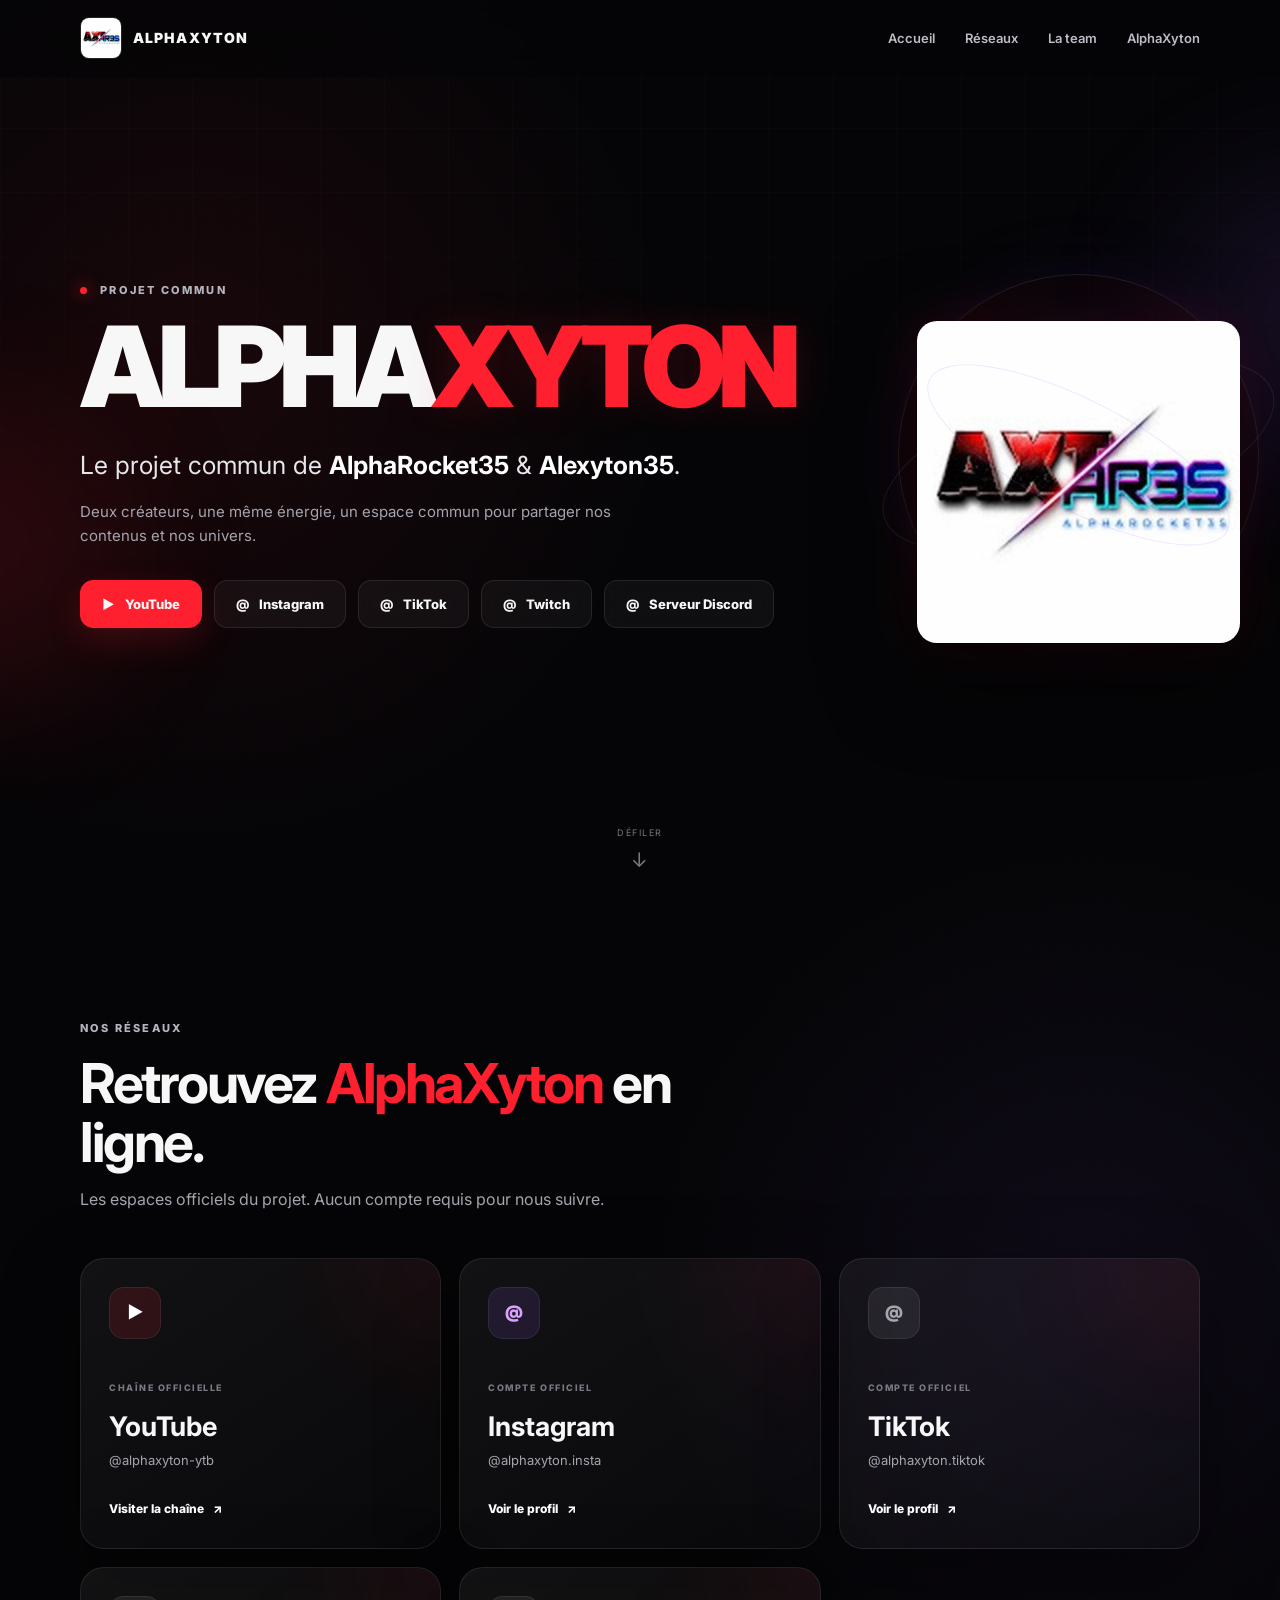
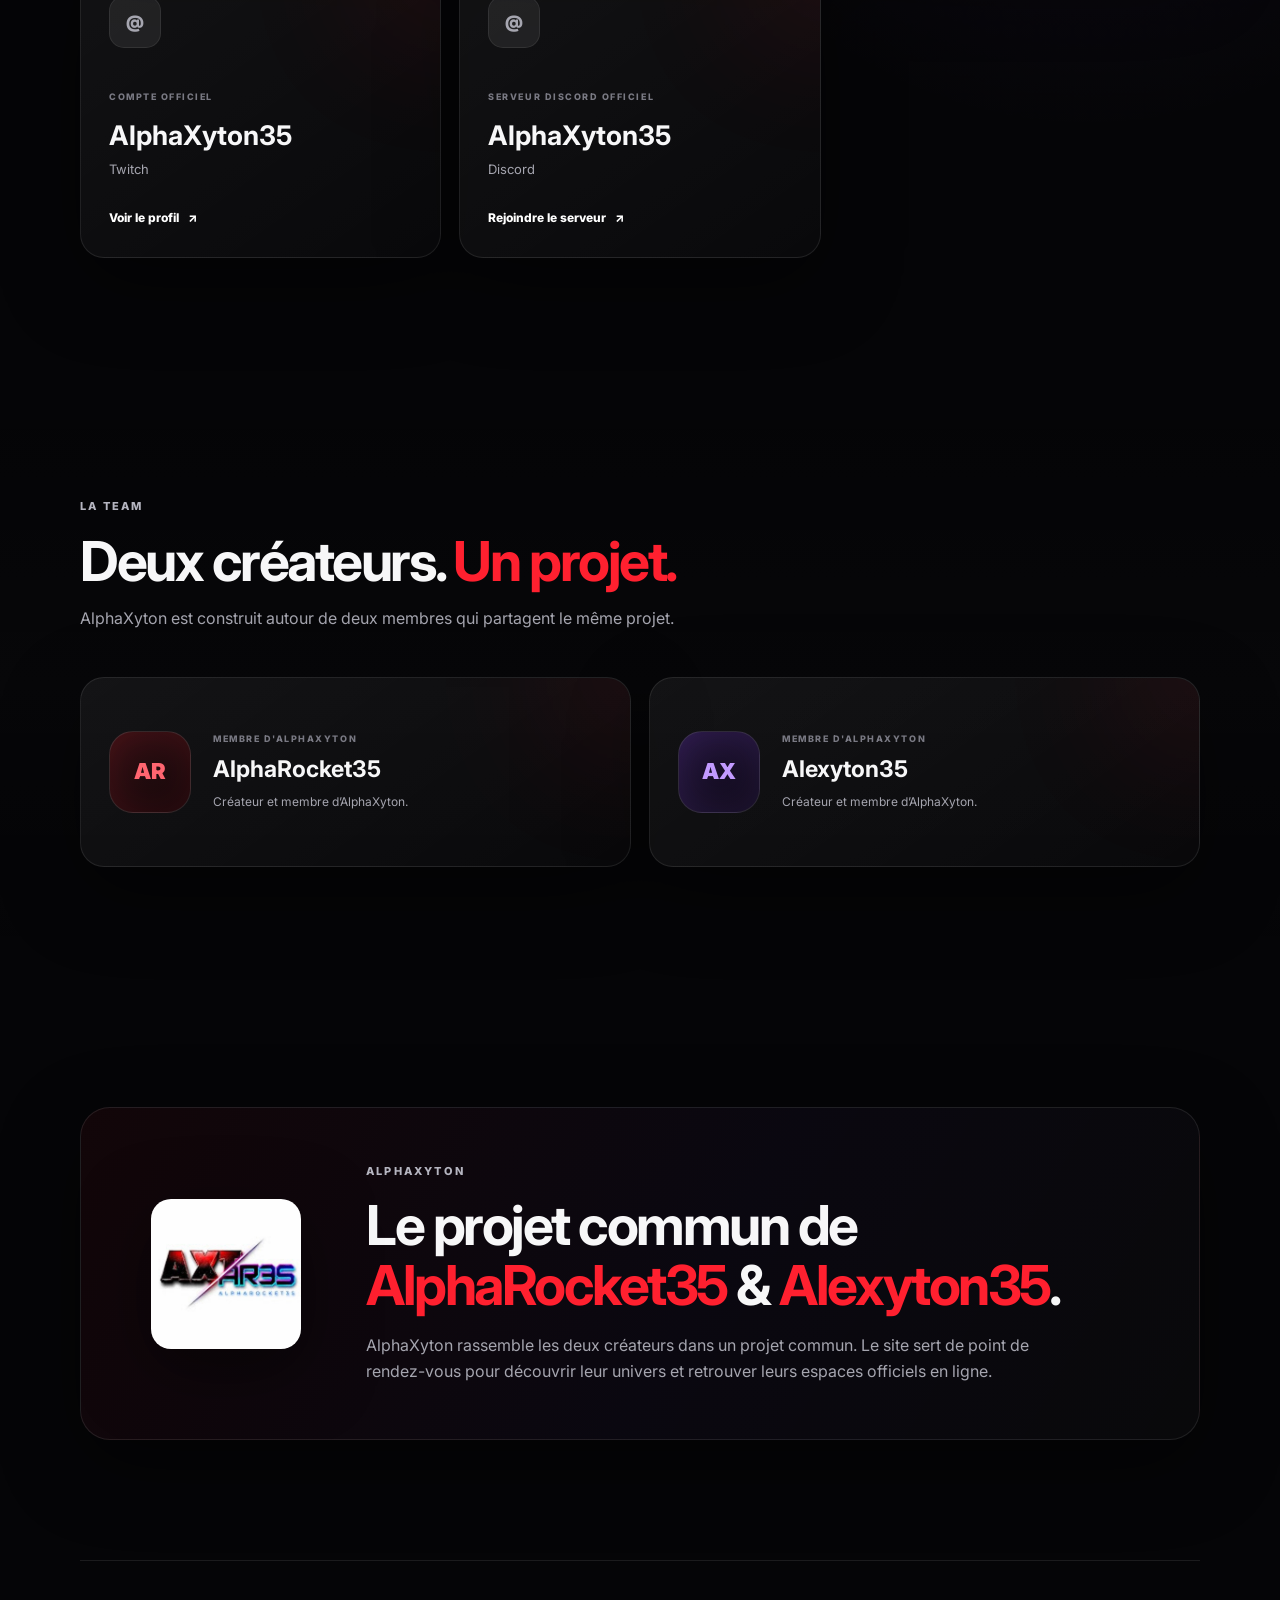
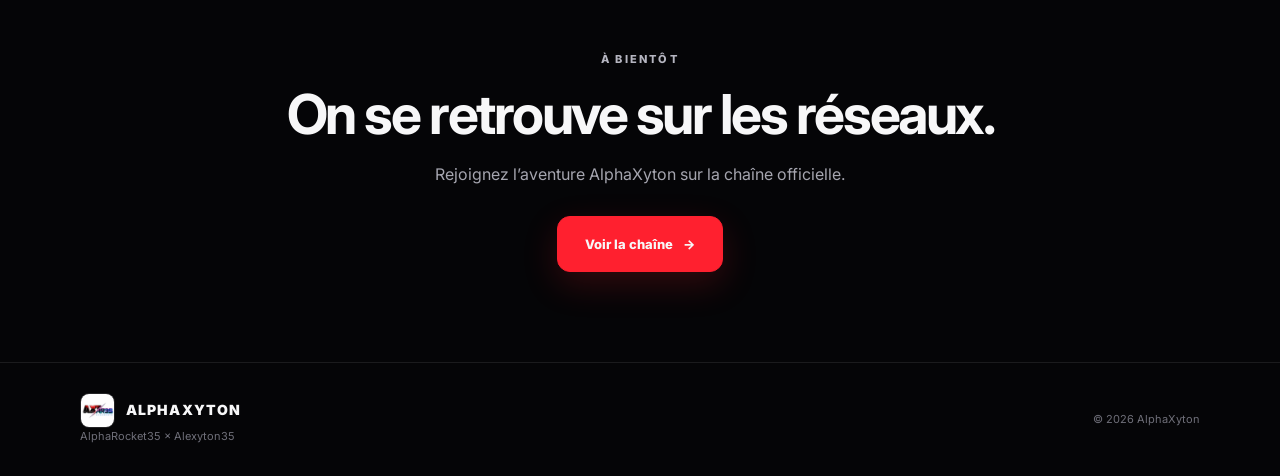
==== index.html @ 2cb86a7b "Add Discord server link and card to index.html Added a new Discord server link and card section." ====
<!DOCTYPE html>
<html lang="fr">
<head>
  <meta charset="UTF-8">
  <meta name="viewport" content="width=device-width, initial-scale=1.0">
  <meta name="description" content="AlphaXyton — le projet commun de AlphaRocket35 et Alexyton35. Retrouvez-nous sur YouTube et Instagram.">
  <meta name="theme-color" content="#050507">
  <title>AlphaXyton — AlphaRocket35 × Alexyton35</title>
  <link rel="preconnect" href="https://fonts.googleapis.com">
  <link rel="preconnect" href="https://fonts.gstatic.com" crossorigin>
  <link href="https://fonts.googleapis.com/css2?family=Inter:wght@400;500;600;700;800;900&display=swap" rel="stylesheet">
  <link rel="stylesheet" href="style.css">
</head>
<body>
  <div class="ambient ambient-red"></div>
  <div class="ambient ambient-purple"></div>

  <header class="site-header" id="top">
    <nav class="nav container" aria-label="Navigation principale">
      <a class="brand" href="#accueil" aria-label="AlphaXyton — accueil">
        <img src="assets/logo.jpg" alt="Logo AlphaXyton">
        <span>ALPHAXYTON</span>
      </a>

      <button class="menu-toggle" type="button" aria-label="Ouvrir le menu" aria-expanded="false">
        <span></span><span></span><span></span>
      </button>

      <div class="nav-links">
        <a href="#accueil">Accueil</a>
        <a href="#reseaux">Réseaux</a>
        <a href="#team">La team</a>
        <a href="#projet">AlphaXyton</a>
      </div>
    </nav>
  </header>

  <main>
    <section class="hero section" id="accueil">
      <div class="hero-grid container">
        <div class="hero-copy reveal">
          <p class="eyebrow"><span class="dot"></span> PROJET COMMUN</p>
          <h1>ALPHA<span>XYTON</span></h1>
          <p class="hero-subtitle">Le projet commun de <strong>AlphaRocket35</strong> &amp; <strong>Alexyton35</strong>.</p>
          <p class="hero-text">Deux créateurs, une même énergie, un espace commun pour partager nos contenus et nos univers.</p>

          <div class="hero-actions">
            <a class="btn btn-primary" href="https://youtube.com/@alphaxyton-ytb?si=w0OtQsVtvfCfZ52r" target="_blank" rel="noopener noreferrer">
              <span class="icon">▶</span> YouTube
            </a>
            <a class="btn btn-secondary" href="https://www.instagram.com/alphaxyton.insta/" target="_blank" rel="noopener noreferrer">
              <span class="icon">@</span> Instagram
            </a>
            <a class="btn btn-secondary" href="https://www.tiktok.com/@alphaxyton.tiktok?is_from_webapp=1&sender_device=pc" target="_blank" rel="noopener noreferrer">
              <span class="icon">@</span> TikTok
            </a>
            <a class="btn btn-secondary" href="https://www.twitch.tv/alphaxyton35" target="_blank" rel="noopener noreferrer">
              <span class="icon">@</span> Twitch
            </a>
            <a class="btn btn-secondary" href="https://discord.gg/PE3pWhUhMb" target="_blank" rel="noopener noreferrer">
              <span class="icon">@</span> Serveur Discord
            </a>
          </div>
        </div>

        <div class="hero-visual reveal">
          <div class="logo-frame">
            <div class="logo-glow"></div>
            <img src="assets/logo.jpg" alt="Logo officiel AlphaXyton" class="main-logo">
          </div>
          <div class="orbit orbit-one"></div>
          <div class="orbit orbit-two"></div>
        </div>
      </div>
      <a class="scroll-cue" href="#reseaux" aria-label="Découvrir les réseaux">
        <span>Défiler</span><span class="chevron">↓</span>
      </a>
    </section>

    <section class="section" id="reseaux">
      <div class="container">
        <div class="section-heading reveal">
          <p class="eyebrow">NOS RÉSEAUX</p>
          <h2>Retrouvez <span>AlphaXyton</span> en ligne.</h2>
          <p>Les espaces officiels du projet. Aucun compte requis pour nous suivre.</p>
        </div>

        <div class="network-grid">
          <article class="network-card reveal">
            <div class="card-icon youtube-icon">▶</div>
            <div class="card-content">
              <span class="card-label">CHAÎNE OFFICIELLE</span>
              <h3>YouTube</h3>
              <p>@alphaxyton-ytb</p>
              <a class="card-link" href="https://youtube.com/@alphaxyton-ytb?si=w0OtQsVtvfCfZ52r" target="_blank" rel="noopener noreferrer">Visiter la chaîne <span>↗</span></a>
            </div>
          </article>

          <article class="network-card reveal">
            <div class="card-icon instagram-icon">@</div>
            <div class="card-content">
              <span class="card-label">COMPTE OFFICIEL</span>
              <h3>Instagram</h3>
              <p>@alphaxyton.insta</p>
              <a class="card-link" href="https://www.instagram.com/alphaxyton.insta/" target="_blank" rel="noopener noreferrer">Voir le profil <span>↗</span></a>
            </div>
          </article>

          <article class="network-card reveal">
            <div class="card-icon plus-icon">@</div>
            <div class="card-content">
              <span class="card-label">COMPTE OFFICIEL</span>
              <h3>TikTok</h3>
              <p>@alphaxyton.tiktok</p>
              <a class="card-link" href="https://www.tiktok.com/@alphaxyton.tiktok?is_from_webapp=1&sender_device=pc" target="_blank" rel="noopener noreferrer">Voir le profil <span>↗</span></a>
            </div>
          </article>
          
          <article class="network-card reveal">
            <div class="card-icon plus-icon">@</div>
            <div class="card-content">
              <span class="card-label">COMPTE OFFICIEL</span>
              <h3>AlphaXyton35</h3>
              <p>Twitch</p>
              <a class="card-link" href="https://www.twitch.tv/alphaxyton35" target="_blank" rel="noopener noreferrer">Voir le profil <span>↗</span></a>
            </div>
          </article>
          <article class="network-card reveal">
            <div class="card-icon plus-icon">@</div>
            <div class="card-content">
              <span class="card-label">SERVEUR DISCORD OFFICIEL</span>
              <h3>AlphaXyton35</h3>
              <p>Discord</p>
              <a class="card-link" href="https://discord.gg/PE3pWhUhMb" target="_blank" rel="noopener noreferrer">Rejoindre le serveur <span>↗</span></a>
            </div>
          </article>
        </div>
      </div>
    </section>

    <section class="section team-section" id="team">
      <div class="container">
        <div class="section-heading reveal">
          <p class="eyebrow">LA TEAM</p>
          <h2>Deux créateurs. <span>Un projet.</span></h2>
          <p>AlphaXyton est construit autour de deux membres qui partagent le même projet.</p>
        </div>

        <div class="team-grid">
          <article class="person-card reveal">
            <div class="avatar avatar-alpha"><span>AR</span></div>
            <div>
              <p class="person-role">MEMBRE D'ALPHAXYTON</p>
              <h3>AlphaRocket35</h3>
              <p>Créateur et membre d’AlphaXyton.</p>
            </div>
          </article>

          <article class="person-card reveal">
            <div class="avatar avatar-alex"><span>AX</span></div>
            <div>
              <p class="person-role">MEMBRE D'ALPHAXYTON</p>
              <h3>Alexyton35</h3>
              <p>Créateur et membre d’AlphaXyton.</p>
            </div>
          </article>
        </div>
      </div>
    </section>

    <section class="section project-section" id="projet">
      <div class="container">
        <div class="project-panel reveal">
          <div class="project-mark"><img src="assets/logo.jpg" alt="" aria-hidden="true"></div>
          <div>
            <p class="eyebrow">ALPHAXYTON</p>
            <h2>Le projet commun de <span>AlphaRocket35</span> &amp; <span>Alexyton35</span>.</h2>
            <p>AlphaXyton rassemble les deux créateurs dans un projet commun. Le site sert de point de rendez-vous pour découvrir leur univers et retrouver leurs espaces officiels en ligne.</p>
          </div>
        </div>
      </div>
    </section>

    <section class="cta-section">
      <div class="container">
        <div class="cta reveal">
          <p class="eyebrow">À BIENTÔT</p>
          <h2>On se retrouve sur les réseaux.</h2>
          <p>Rejoignez l’aventure AlphaXyton sur la chaîne officielle.</p>
          <a class="btn btn-primary btn-large" href="https://youtube.com/@alphaxyton-ytb?si=w0OtQsVtvfCfZ52r" target="_blank" rel="noopener noreferrer">
            Voir la chaîne <span>→</span>
          </a>
        </div>
      </div>
    </section>
  </main>

  <footer class="footer">
    <div class="container footer-inner">
      <div>
        <a class="brand footer-brand" href="#top">
          <img src="assets/logo.jpg" alt="Logo AlphaXyton">
          <span>ALPHAXYTON</span>
        </a>
        <p>AlphaRocket35 × Alexyton35</p>
      </div>
      <p>© <span id="year"></span> AlphaXyton</p>
    </div>
  </footer>

  <script src="script.js"></script>
</body>
</html>
---- style.css ----
:root {
  --bg: #050507;
  --surface: rgba(18, 18, 24, .72);
  --surface-strong: #101015;
  --text: #f7f7f8;
  --muted: #a5a5af;
  --red: #ff202f;
  --red-dark: #b80e19;
  --purple: #9b5cff;
  --line: rgba(255,255,255,.09);
  --shadow: 0 25px 80px rgba(0,0,0,.45);
  --radius: 24px;
}

* { box-sizing: border-box; margin: 0; padding: 0; }
html { scroll-behavior: smooth; }
body {
  font-family: "Inter", system-ui, sans-serif;
  background:
    radial-gradient(circle at 15% 10%, rgba(255,32,47,.08), transparent 30rem),
    radial-gradient(circle at 85% 35%, rgba(155,92,255,.07), transparent 28rem),
    var(--bg);
  color: var(--text);
  line-height: 1.6;
  overflow-x: hidden;
}
body::before {
  content: "";
  position: fixed; inset: 0; pointer-events: none; z-index: -1;
  background-image: linear-gradient(rgba(255,255,255,.018) 1px, transparent 1px),
                    linear-gradient(90deg, rgba(255,255,255,.018) 1px, transparent 1px);
  background-size: 64px 64px;
  mask-image: linear-gradient(to bottom, black, transparent 80%);
}
a { color: inherit; text-decoration: none; }
.container { width: min(1120px, calc(100% - 40px)); margin-inline: auto; }
.section { padding: 120px 0; position: relative; }
.site-header {
  position: fixed; top: 0; left: 0; right: 0; z-index: 20;
  background: rgba(5,5,7,.65); backdrop-filter: blur(18px);
  border-bottom: 1px solid transparent;
  transition: .3s ease;
}
.site-header.scrolled { border-color: var(--line); background: rgba(5,5,7,.88); }
.nav { min-height: 76px; display: flex; align-items: center; justify-content: space-between; gap: 30px; }
.brand { display: flex; align-items: center; gap: 11px; font-weight: 900; letter-spacing: .08em; font-size: 14px; }
.brand img { width: 42px; height: 42px; object-fit: cover; border-radius: 9px; border: 1px solid rgba(255,255,255,.12); }
.nav-links { display: flex; gap: 30px; color: #bdbdc7; font-size: 13px; font-weight: 600; }
.nav-links a { transition: .25s; }
.nav-links a:hover { color: #fff; }
.menu-toggle { display: none; background: none; border: 0; width: 42px; height: 42px; }
.menu-toggle span { display: block; width: 23px; height: 2px; background: #fff; margin: 5px auto; border-radius: 4px; }

.hero { min-height: 100vh; display: flex; align-items: center; padding-top: 130px; }
.hero-grid { display: grid; grid-template-columns: 1.05fr .95fr; align-items: center; gap: 70px; }
.eyebrow { color: #b5b5c0; font-size: 11px; letter-spacing: .2em; font-weight: 800; margin-bottom: 16px; }
.eyebrow .dot { display: inline-block; width: 7px; height: 7px; background: var(--red); border-radius: 50%; margin-right: 9px; box-shadow: 0 0 16px var(--red); }
.hero h1 { font-size: clamp(56px, 9vw, 112px); line-height: .92; letter-spacing: -.07em; font-weight: 900; }
.hero h1 span { color: var(--red); text-shadow: 0 0 40px rgba(255,32,47,.16); }
.hero-subtitle { margin-top: 27px; max-width: 640px; font-size: clamp(19px, 2vw, 25px); color: #e6e6eb; }
.hero-subtitle strong { color: #fff; }
.hero-text { margin-top: 15px; max-width: 580px; color: var(--muted); font-size: 15px; }
.hero-actions { display: flex; flex-wrap: wrap; gap: 12px; margin-top: 32px; }
.btn {
  display: inline-flex; align-items: center; justify-content: center; gap: 10px;
  min-height: 48px; padding: 0 21px; border-radius: 13px; font-size: 13px; font-weight: 800;
  border: 1px solid var(--line); transition: transform .25s, box-shadow .25s, background .25s, border .25s;
}
.btn:hover { transform: translateY(-3px); }
.btn-primary { background: var(--red); border-color: var(--red); box-shadow: 0 12px 35px rgba(255,32,47,.18); }
.btn-primary:hover { background: #ff3543; box-shadow: 0 16px 45px rgba(255,32,47,.28); }
.btn-secondary { background: rgba(255,255,255,.045); backdrop-filter: blur(10px); }
.btn-secondary:hover { border-color: rgba(155,92,255,.55); box-shadow: 0 14px 35px rgba(155,92,255,.12); }
.icon { font-size: 13px; }

.hero-visual { display: grid; place-items: center; position: relative; min-height: 440px; }
.logo-frame {
  position: relative; width: min(430px, 82vw); aspect-ratio: 1/1;
  display: grid; place-items: center; border-radius: 50%;
  background: radial-gradient(circle, rgba(255,32,47,.09), rgba(155,92,255,.04) 45%, transparent 68%);
}
.logo-frame::before {
  content: ""; position: absolute; inset: 8%; border: 1px solid rgba(255,255,255,.1);
  border-radius: 50%; box-shadow: inset 0 0 50px rgba(255,32,47,.05), 0 0 80px rgba(155,92,255,.08);
}
.main-logo {
  position: relative; width: 75%; max-width: 340px; border-radius: 20px;
  box-shadow: 0 30px 90px rgba(0,0,0,.65), 0 0 55px rgba(255,32,47,.12);
  animation: float 5s ease-in-out infinite;
}
.orbit { position: absolute; border: 1px solid rgba(255,255,255,.08); border-radius: 50%; transform: rotate(-18deg); }
.orbit-one { width: 95%; height: 35%; }
.orbit-two { width: 78%; height: 25%; border-color: rgba(155,92,255,.15); transform: rotate(27deg); }
.scroll-cue { position: absolute; bottom: 24px; left: 50%; transform: translateX(-50%); display: flex; flex-direction: column; align-items: center; gap: 4px; color: #777783; font-size: 9px; letter-spacing: .16em; text-transform: uppercase; }
.chevron { font-size: 20px; animation: bob 1.6s infinite; }

.section-heading { max-width: 700px; margin-bottom: 45px; }
.section-heading h2, .project-panel h2, .cta h2 { font-size: clamp(33px, 5vw, 55px); line-height: 1.08; letter-spacing: -.045em; }
.section-heading h2 span, .project-panel h2 span { color: var(--red); }
.section-heading > p:last-child { margin-top: 15px; color: var(--muted); max-width: 610px; }
.network-grid { display: grid; grid-template-columns: repeat(3, 1fr); gap: 18px; }
.network-card, .person-card {
  background: linear-gradient(145deg, rgba(255,255,255,.055), rgba(255,255,255,.018));
  border: 1px solid var(--line); border-radius: var(--radius); padding: 28px;
  box-shadow: var(--shadow); position: relative; overflow: hidden;
  transition: transform .3s ease, border-color .3s ease, background .3s ease;
}
.network-card::after, .person-card::after {
  content: ""; position: absolute; width: 180px; height: 180px; right: -100px; top: -100px;
  background: var(--red); filter: blur(70px); opacity: .08; pointer-events: none;
}
.network-card:hover, .person-card:hover { transform: translateY(-7px); border-color: rgba(255,32,47,.3); background: rgba(255,255,255,.055); }
.card-icon {
  width: 52px; height: 52px; border-radius: 15px; display: grid; place-items: center;
  font-weight: 900; font-size: 17px; margin-bottom: 34px;
  background: rgba(255,255,255,.07); border: 1px solid rgba(255,255,255,.08);
}
.youtube-icon { color: #fff; background: rgba(255,32,47,.13); }
.instagram-icon { color: #d9a2ff; background: rgba(155,92,255,.12); }
.plus-icon { color: #a6a6b0; }
.card-label, .person-role { color: #797983; font-size: 9px; font-weight: 800; letter-spacing: .17em; }
.card-content h3 { margin-top: 6px; font-size: 27px; }
.card-content p { color: var(--muted); font-size: 13px; margin-top: 2px; }
.card-link { display: inline-flex; margin-top: 28px; color: #fff; font-size: 12px; font-weight: 800; gap: 9px; transition: .25s; }
.card-link:hover { color: var(--red); gap: 13px; }
.card-muted { display: inline-block; margin-top: 26px; color: #62626d; font-size: 11px; }

.team-section { background: linear-gradient(180deg, transparent, rgba(255,255,255,.012), transparent); }
.team-grid { display: grid; grid-template-columns: repeat(2, 1fr); gap: 18px; }
.person-card { display: flex; align-items: center; gap: 22px; min-height: 190px; }
.avatar { width: 82px; height: 82px; flex: 0 0 82px; border-radius: 24px; display: grid; place-items: center; font-size: 22px; font-weight: 900; border: 1px solid rgba(255,255,255,.12); }
.avatar-alpha { background: linear-gradient(145deg, #321014, #12080a); color: #ff6570; box-shadow: inset 0 0 35px rgba(255,32,47,.12); }
.avatar-alex { background: linear-gradient(145deg, #24163c, #0e0a16); color: #c29aff; box-shadow: inset 0 0 35px rgba(155,92,255,.12); }
.person-card h3 { font-size: 23px; margin-top: 4px; }
.person-card p:last-child { color: var(--muted); font-size: 12px; margin-top: 5px; }

.project-panel {
  display: grid; grid-template-columns: 180px 1fr; gap: 50px; align-items: center;
  padding: 55px; border: 1px solid var(--line); border-radius: 30px;
  background: linear-gradient(120deg, rgba(255,32,47,.055), rgba(155,92,255,.04) 55%, rgba(255,255,255,.02));
  box-shadow: var(--shadow);
}
.project-mark { display: grid; place-items: center; }
.project-mark img { width: 150px; border-radius: 20px; filter: drop-shadow(0 20px 35px rgba(0,0,0,.5)); }
.project-panel p:last-child { margin-top: 18px; color: var(--muted); max-width: 720px; }

.cta { text-align: center; padding: 90px 25px; border-top: 1px solid var(--line); }
.cta h2 { max-width: 800px; margin: auto; }
.cta > p:not(.eyebrow) { color: var(--muted); margin: 18px auto 28px; }
.btn-large { min-height: 56px; padding-inline: 27px; }

.footer { border-top: 1px solid var(--line); padding: 30px 0; }
.footer-inner { display: flex; justify-content: space-between; align-items: center; gap: 25px; }
.footer p { color: #6f6f79; font-size: 11px; }
.footer-brand img { width: 35px; height: 35px; }

.ambient { position: fixed; pointer-events: none; z-index: -2; border-radius: 50%; filter: blur(80px); opacity: .13; }
.ambient-red { width: 300px; height: 300px; background: var(--red); left: -180px; top: 45%; }
.ambient-purple { width: 280px; height: 280px; background: var(--purple); right: -180px; top: 20%; }

.reveal { opacity: 0; transform: translateY(22px); transition: opacity .7s ease, transform .7s ease; }
.reveal.visible { opacity: 1; transform: translateY(0); }
@keyframes float { 0%,100% { transform: translateY(0) rotate(-1deg); } 50% { transform: translateY(-10px) rotate(1deg); } }
@keyframes bob { 0%,100% { transform: translateY(0); opacity: .55; } 50% { transform: translateY(5px); opacity: 1; } }

@media (max-width: 850px) {
  .nav-links { position: absolute; top: 76px; left: 20px; right: 20px; display: none; flex-direction: column; gap: 0; padding: 10px; background: rgba(10,10,13,.97); border: 1px solid var(--line); border-radius: 16px; box-shadow: var(--shadow); }
  .nav-links.open { display: flex; }
  .nav-links a { padding: 14px; }
  .menu-toggle { display: block; }
  .hero-grid { grid-template-columns: 1fr; gap: 25px; text-align: center; }
  .hero-copy { display: flex; flex-direction: column; align-items: center; }
  .hero-visual { min-height: 350px; order: -1; }
  .main-logo { max-width: 280px; }
  .network-grid { grid-template-columns: 1fr 1fr; }
  .placeholder-card { grid-column: 1 / -1; }
}
@media (max-width: 600px) {
  .container { width: min(100% - 28px, 1120px); }
  .section { padding: 85px 0; }
  .hero { padding-top: 105px; }
  .hero h1 { font-size: clamp(50px, 16vw, 78px); }
  .hero-visual { min-height: 290px; }
  .logo-frame { width: 300px; }
  .network-grid, .team-grid { grid-template-columns: 1fr; }
  .placeholder-card { grid-column: auto; }
  .person-card { min-height: 165px; padding: 22px; }
  .avatar { width: 68px; height: 68px; flex-basis: 68px; border-radius: 19px; }
  .project-panel { grid-template-columns: 1fr; gap: 28px; padding: 32px 24px; text-align: center; }
  .project-mark img { width: 120px; }
  .footer-inner { flex-direction: column; align-items: flex-start; }
  .scroll-cue { display: none; }
}
@media (prefers-reduced-motion: reduce) {
  html { scroll-behavior: auto; }
  *, *::before, *::after { animation: none !important; transition: none !important; }
  .reveal { opacity: 1; transform: none; }
}
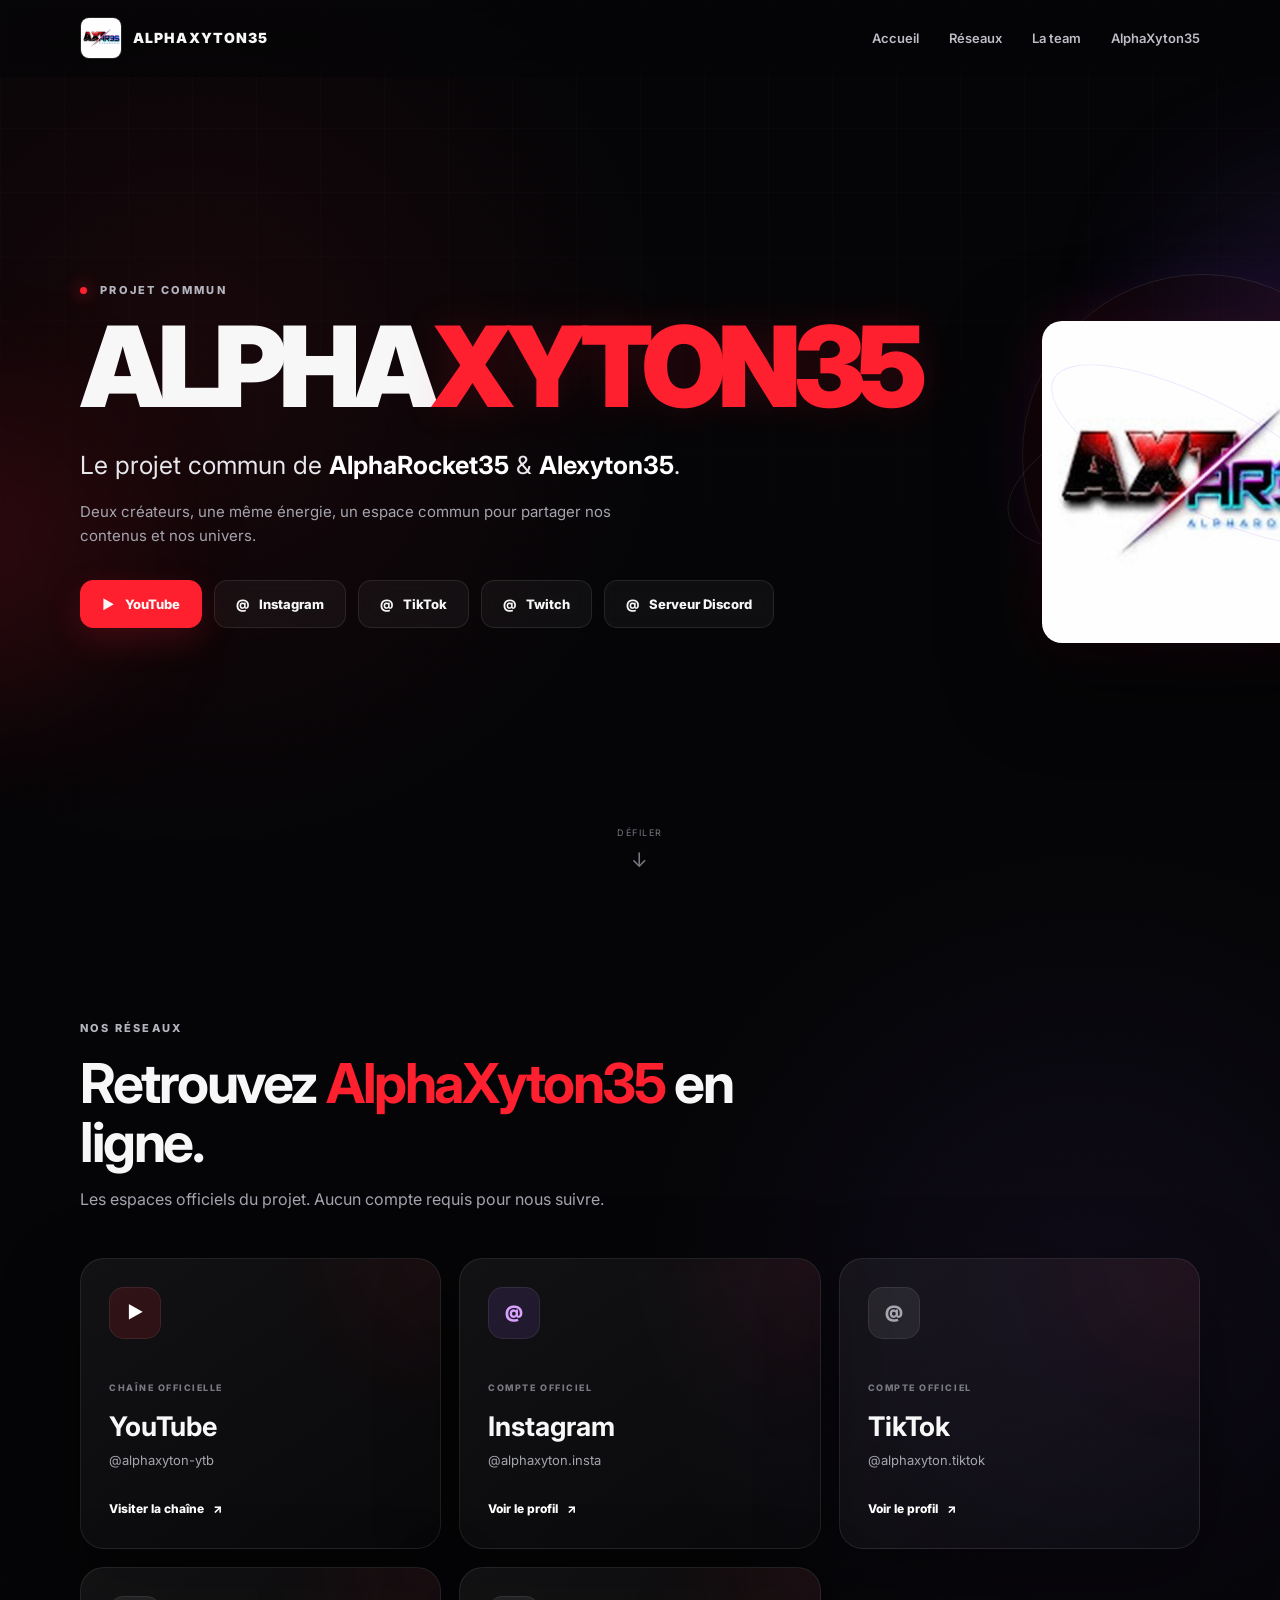
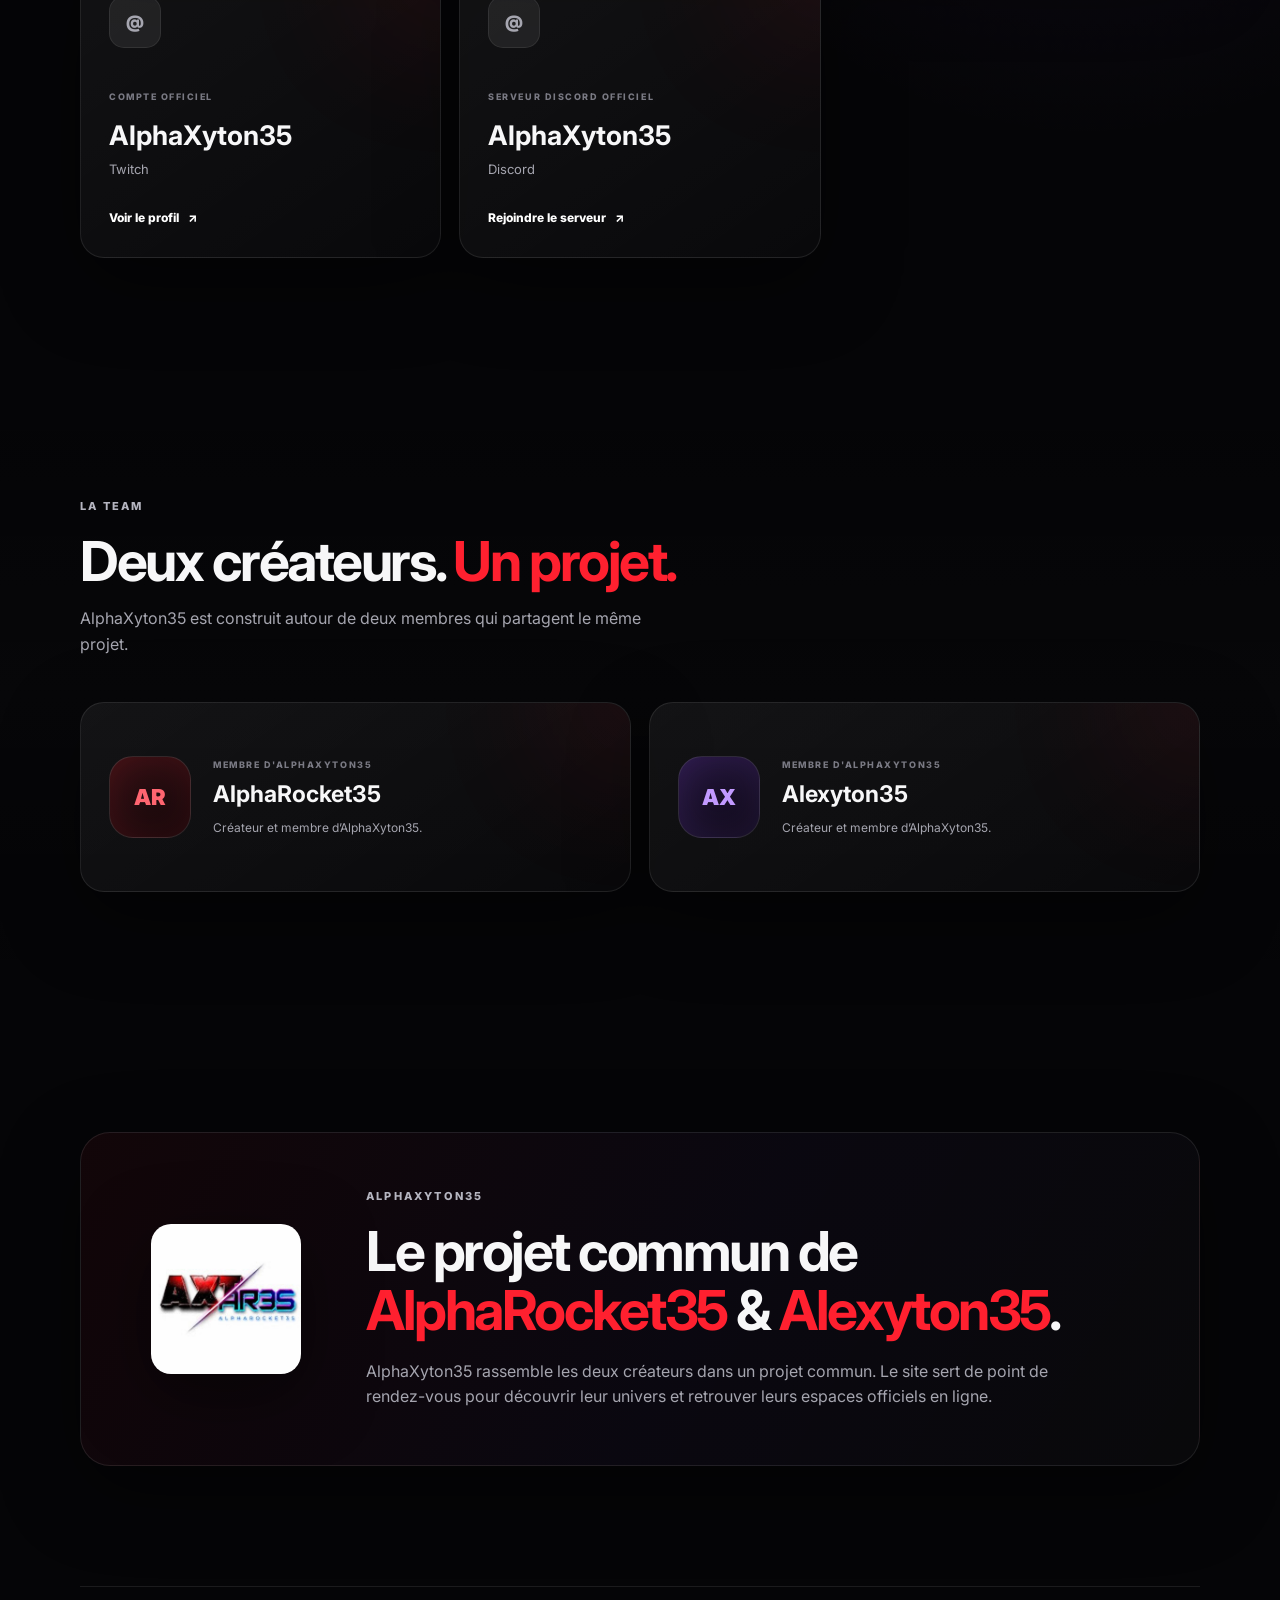
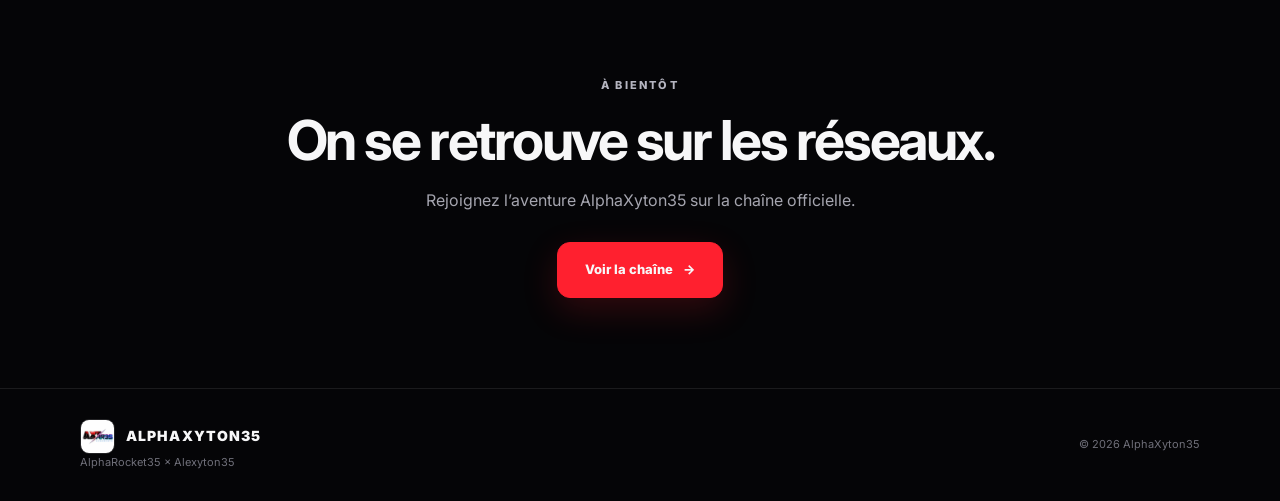
==== commit ecad11b5: "Update references from AlphaXyton to AlphaXyton35" ====
--- a/index.html
+++ b/index.html
@@ -3,9 +3,9 @@
 <head>
   <meta charset="UTF-8">
   <meta name="viewport" content="width=device-width, initial-scale=1.0">
-  <meta name="description" content="AlphaXyton — le projet commun de AlphaRocket35 et Alexyton35. Retrouvez-nous sur YouTube et Instagram.">
+  <meta name="description" content="AlphaXyton35 — le projet commun de AlphaRocket35 et Alexyton35. Retrouvez-nous sur YouTube et Instagram.">
   <meta name="theme-color" content="#050507">
-  <title>AlphaXyton — AlphaRocket35 × Alexyton35</title>
+  <title>AlphaXyton35 — AlphaRocket35 × Alexyton35</title>
   <link rel="preconnect" href="https://fonts.googleapis.com">
   <link rel="preconnect" href="https://fonts.gstatic.com" crossorigin>
   <link href="https://fonts.googleapis.com/css2?family=Inter:wght@400;500;600;700;800;900&display=swap" rel="stylesheet">
@@ -17,9 +17,9 @@
 
   <header class="site-header" id="top">
     <nav class="nav container" aria-label="Navigation principale">
-      <a class="brand" href="#accueil" aria-label="AlphaXyton — accueil">
-        <img src="assets/logo.jpg" alt="Logo AlphaXyton">
-        <span>ALPHAXYTON</span>
+      <a class="brand" href="#accueil" aria-label="AlphaXyton35 — accueil">
+        <img src="assets/logo.jpg" alt="Logo AlphaXyton35">
+        <span>ALPHAXYTON35</span>
       </a>
 
       <button class="menu-toggle" type="button" aria-label="Ouvrir le menu" aria-expanded="false">
@@ -30,7 +30,7 @@
         <a href="#accueil">Accueil</a>
         <a href="#reseaux">Réseaux</a>
         <a href="#team">La team</a>
-        <a href="#projet">AlphaXyton</a>
+        <a href="#projet">AlphaXyton35</a>
       </div>
     </nav>
   </header>
@@ -40,7 +40,7 @@
       <div class="hero-grid container">
         <div class="hero-copy reveal">
           <p class="eyebrow"><span class="dot"></span> PROJET COMMUN</p>
-          <h1>ALPHA<span>XYTON</span></h1>
+          <h1>ALPHA<span>XYTON35</span></h1>
           <p class="hero-subtitle">Le projet commun de <strong>AlphaRocket35</strong> &amp; <strong>Alexyton35</strong>.</p>
           <p class="hero-text">Deux créateurs, une même énergie, un espace commun pour partager nos contenus et nos univers.</p>
 
@@ -81,7 +81,7 @@
       <div class="container">
         <div class="section-heading reveal">
           <p class="eyebrow">NOS RÉSEAUX</p>
-          <h2>Retrouvez <span>AlphaXyton</span> en ligne.</h2>
+          <h2>Retrouvez <span>AlphaXyton35</span> en ligne.</h2>
           <p>Les espaces officiels du projet. Aucun compte requis pour nous suivre.</p>
         </div>
 
@@ -143,25 +143,25 @@
         <div class="section-heading reveal">
           <p class="eyebrow">LA TEAM</p>
           <h2>Deux créateurs. <span>Un projet.</span></h2>
-          <p>AlphaXyton est construit autour de deux membres qui partagent le même projet.</p>
+          <p>AlphaXyton35 est construit autour de deux membres qui partagent le même projet.</p>
         </div>
 
         <div class="team-grid">
           <article class="person-card reveal">
             <div class="avatar avatar-alpha"><span>AR</span></div>
             <div>
-              <p class="person-role">MEMBRE D'ALPHAXYTON</p>
+              <p class="person-role">MEMBRE D'ALPHAXYTON35</p>
               <h3>AlphaRocket35</h3>
-              <p>Créateur et membre d’AlphaXyton.</p>
+              <p>Créateur et membre d’AlphaXyton35.</p>
             </div>
           </article>
 
           <article class="person-card reveal">
             <div class="avatar avatar-alex"><span>AX</span></div>
             <div>
-              <p class="person-role">MEMBRE D'ALPHAXYTON</p>
+              <p class="person-role">MEMBRE D'ALPHAXYTON35</p>
               <h3>Alexyton35</h3>
-              <p>Créateur et membre d’AlphaXyton.</p>
+              <p>Créateur et membre d’AlphaXyton35.</p>
             </div>
           </article>
         </div>
@@ -173,9 +173,9 @@
         <div class="project-panel reveal">
           <div class="project-mark"><img src="assets/logo.jpg" alt="" aria-hidden="true"></div>
           <div>
-            <p class="eyebrow">ALPHAXYTON</p>
+            <p class="eyebrow">ALPHAXYTON35</p>
             <h2>Le projet commun de <span>AlphaRocket35</span> &amp; <span>Alexyton35</span>.</h2>
-            <p>AlphaXyton rassemble les deux créateurs dans un projet commun. Le site sert de point de rendez-vous pour découvrir leur univers et retrouver leurs espaces officiels en ligne.</p>
+            <p>AlphaXyton35 rassemble les deux créateurs dans un projet commun. Le site sert de point de rendez-vous pour découvrir leur univers et retrouver leurs espaces officiels en ligne.</p>
           </div>
         </div>
       </div>
@@ -186,7 +186,7 @@
         <div class="cta reveal">
           <p class="eyebrow">À BIENTÔT</p>
           <h2>On se retrouve sur les réseaux.</h2>
-          <p>Rejoignez l’aventure AlphaXyton sur la chaîne officielle.</p>
+          <p>Rejoignez l’aventure AlphaXyton35 sur la chaîne officielle.</p>
           <a class="btn btn-primary btn-large" href="https://youtube.com/@alphaxyton-ytb?si=w0OtQsVtvfCfZ52r" target="_blank" rel="noopener noreferrer">
             Voir la chaîne <span>→</span>
           </a>
@@ -200,11 +200,11 @@
       <div>
         <a class="brand footer-brand" href="#top">
           <img src="assets/logo.jpg" alt="Logo AlphaXyton">
-          <span>ALPHAXYTON</span>
+          <span>ALPHAXYTON35</span>
         </a>
         <p>AlphaRocket35 × Alexyton35</p>
       </div>
-      <p>© <span id="year"></span> AlphaXyton</p>
+      <p>© <span id="year"></span> AlphaXyton35</p>
     </div>
   </footer>
 
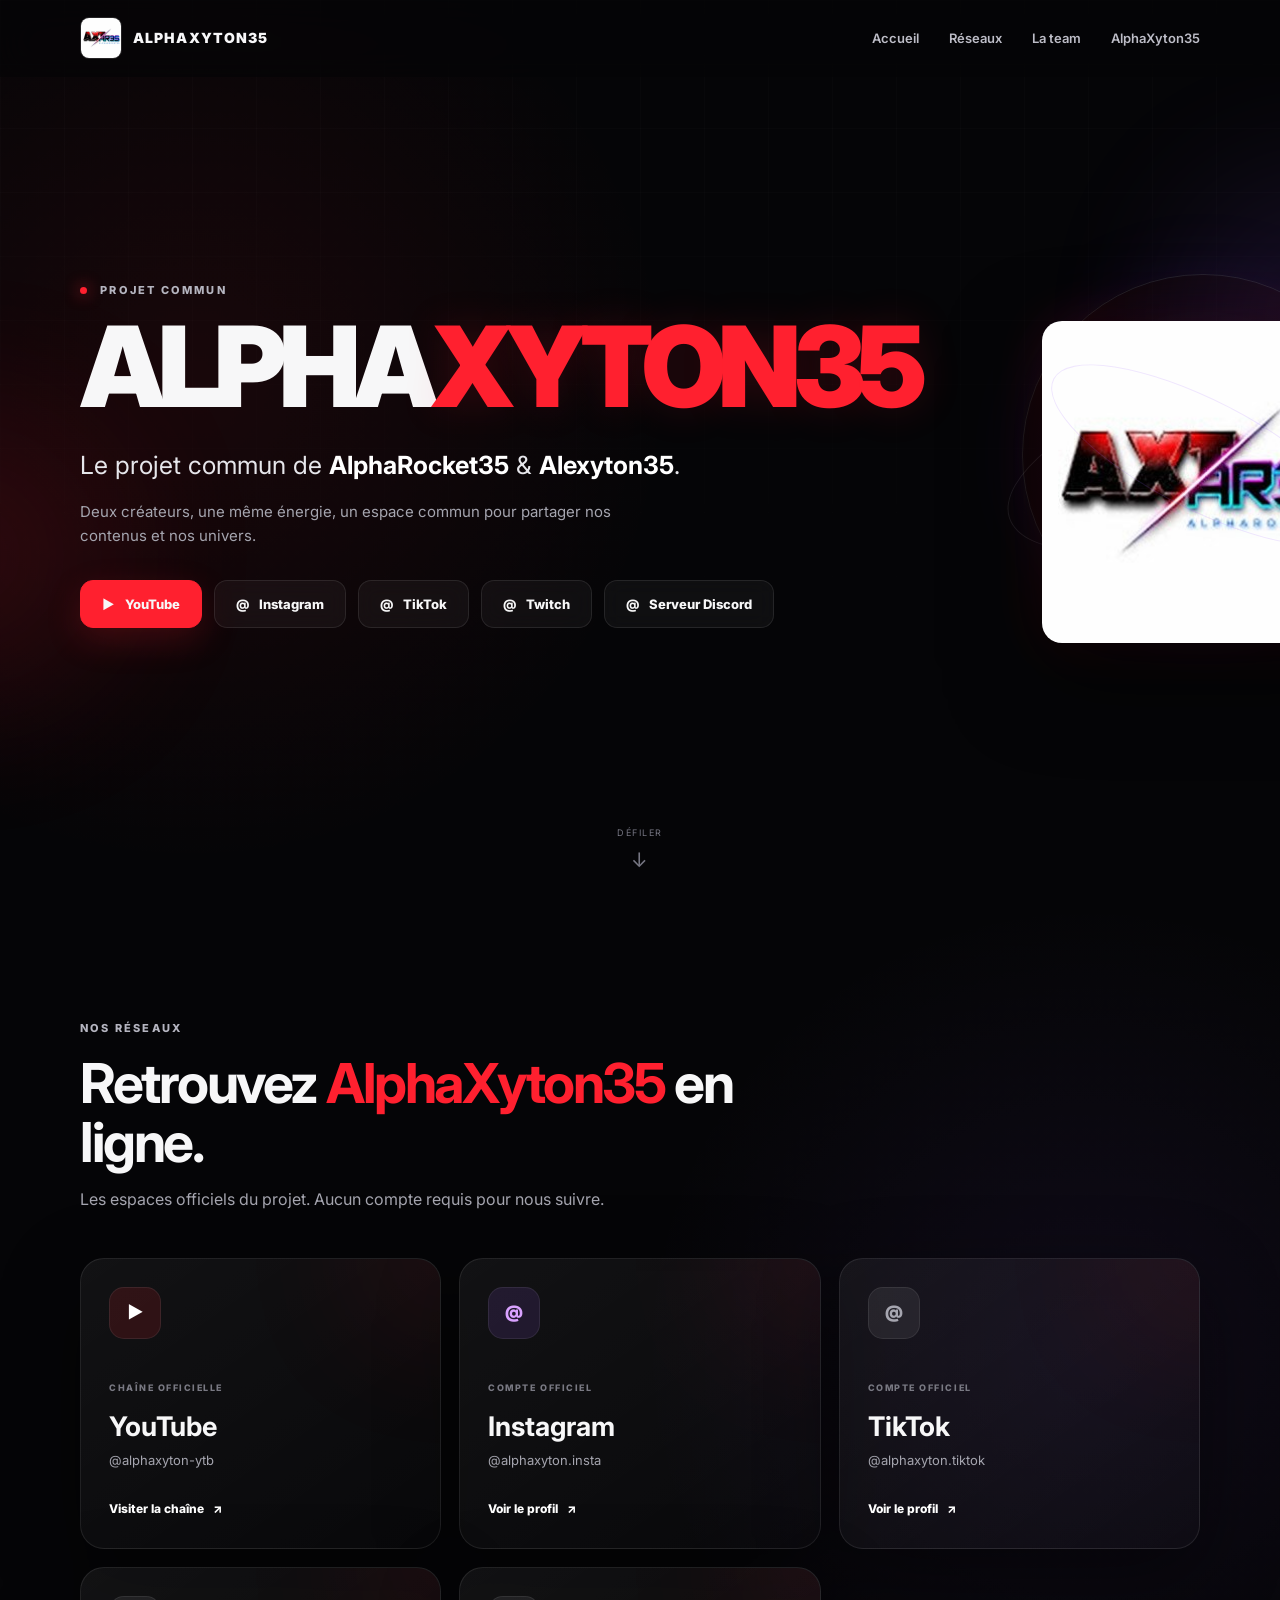
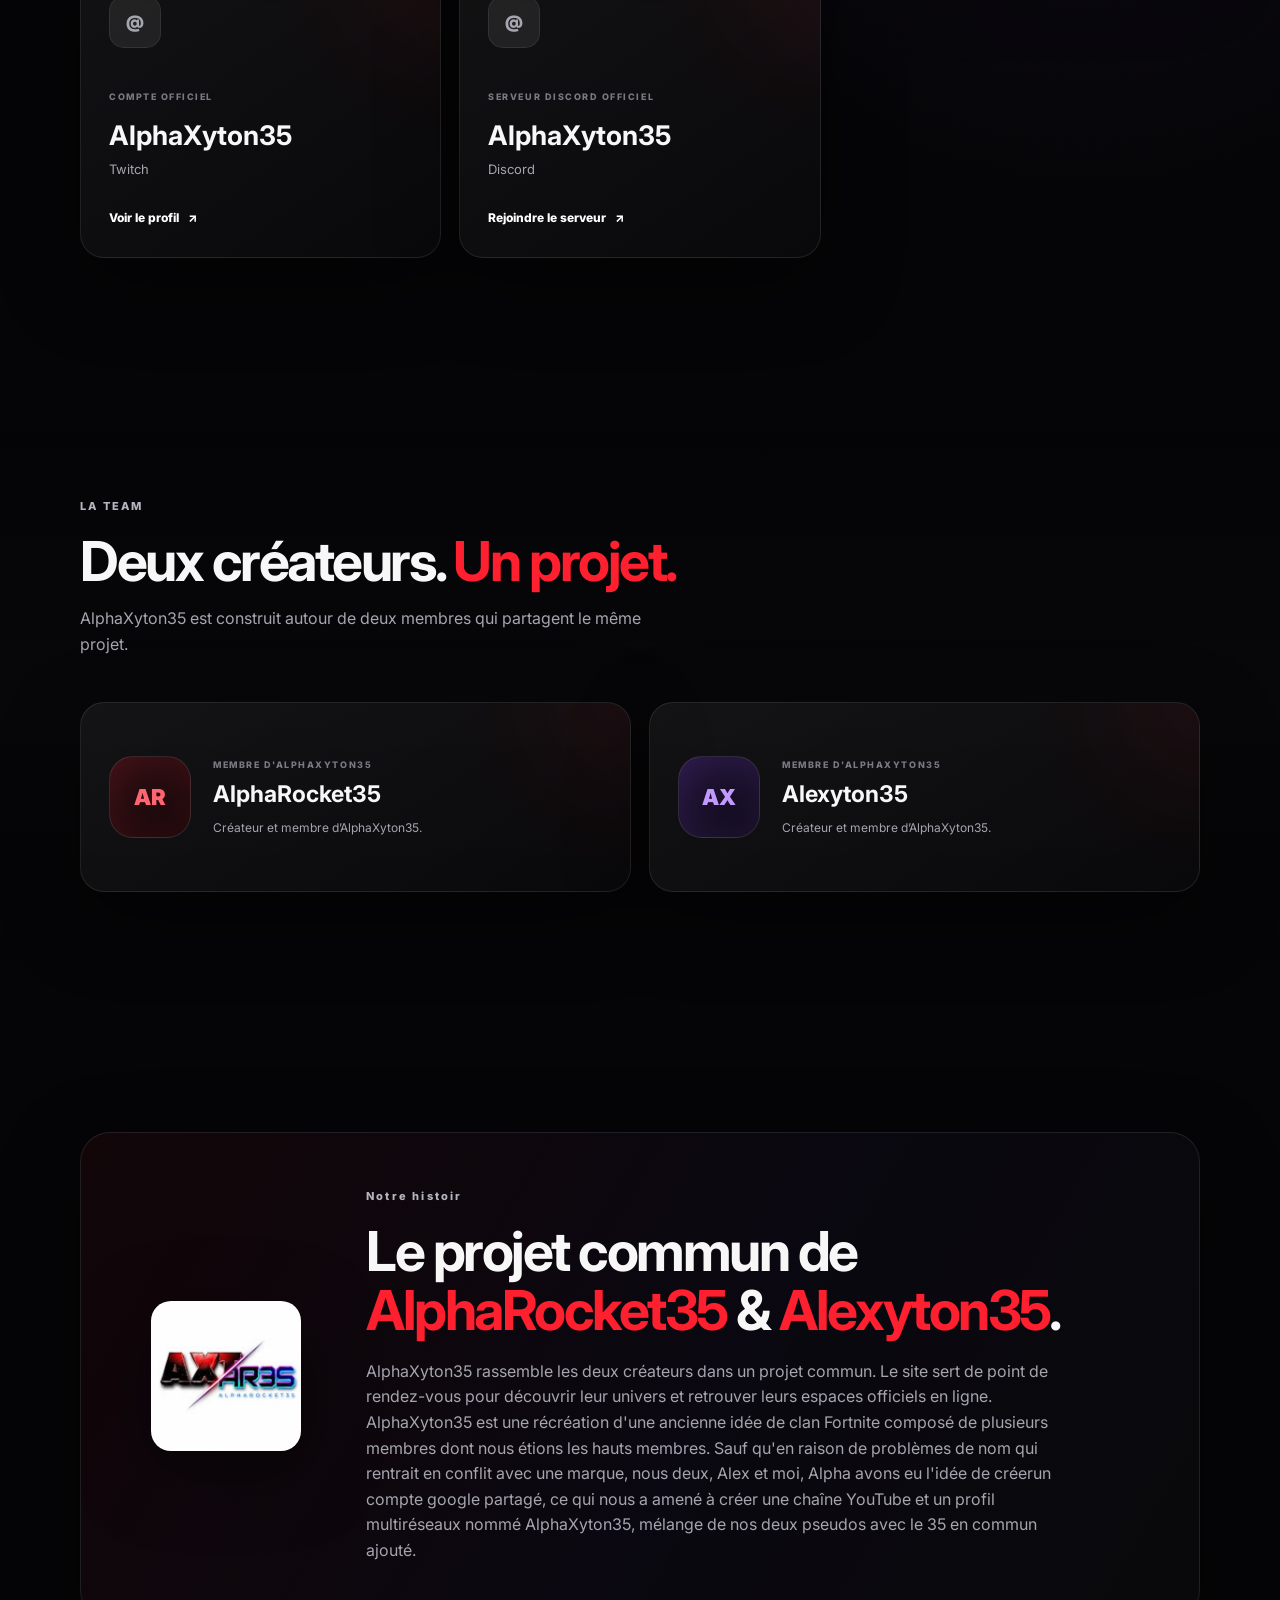
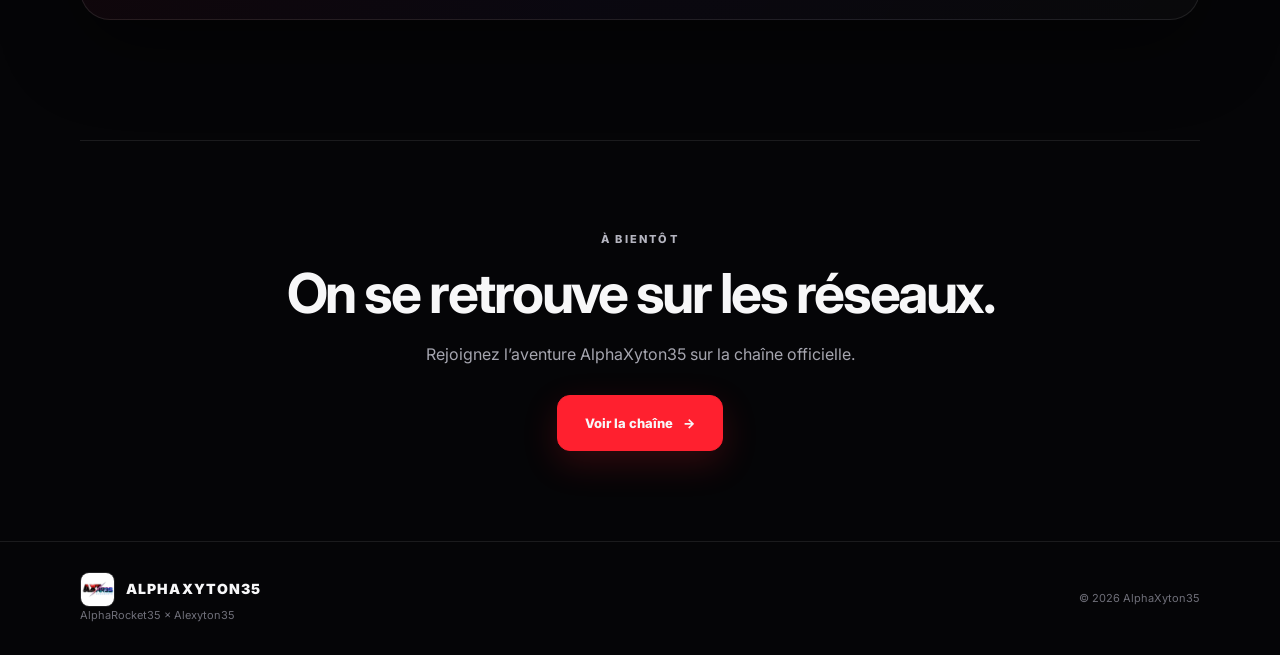
==== commit 47d12a6e: "Modify project title and description in index.html Updated project description and title in index.ht" ====
--- a/index.html
+++ b/index.html
@@ -173,9 +173,13 @@
         <div class="project-panel reveal">
           <div class="project-mark"><img src="assets/logo.jpg" alt="" aria-hidden="true"></div>
           <div>
-            <p class="eyebrow">ALPHAXYTON35</p>
+            <p class="eyebrow">Notre histoir</p>
             <h2>Le projet commun de <span>AlphaRocket35</span> &amp; <span>Alexyton35</span>.</h2>
-            <p>AlphaXyton35 rassemble les deux créateurs dans un projet commun. Le site sert de point de rendez-vous pour découvrir leur univers et retrouver leurs espaces officiels en ligne.</p>
+            <p>AlphaXyton35 rassemble les deux créateurs dans un projet commun. Le site sert de point de rendez-vous pour découvrir leur univers et retrouver leurs espaces officiels en ligne.
+            AlphaXyton35 est une récréation d'une ancienne idée de clan Fortnite composé de plusieurs membres dont nous étions les hauts membres.
+            Sauf qu'en raison de problèmes de nom qui rentrait en conflit avec une marque, nous deux, Alex et moi, Alpha avons eu l'idée de créerun compte google partagé,
+            ce qui nous a amené à créer une chaîne YouTube et un profil multiréseaux nommé AlphaXyton35, mélange de nos deux pseudos avec le 35 en commun ajouté.
+            </p>
           </div>
         </div>
       </div>
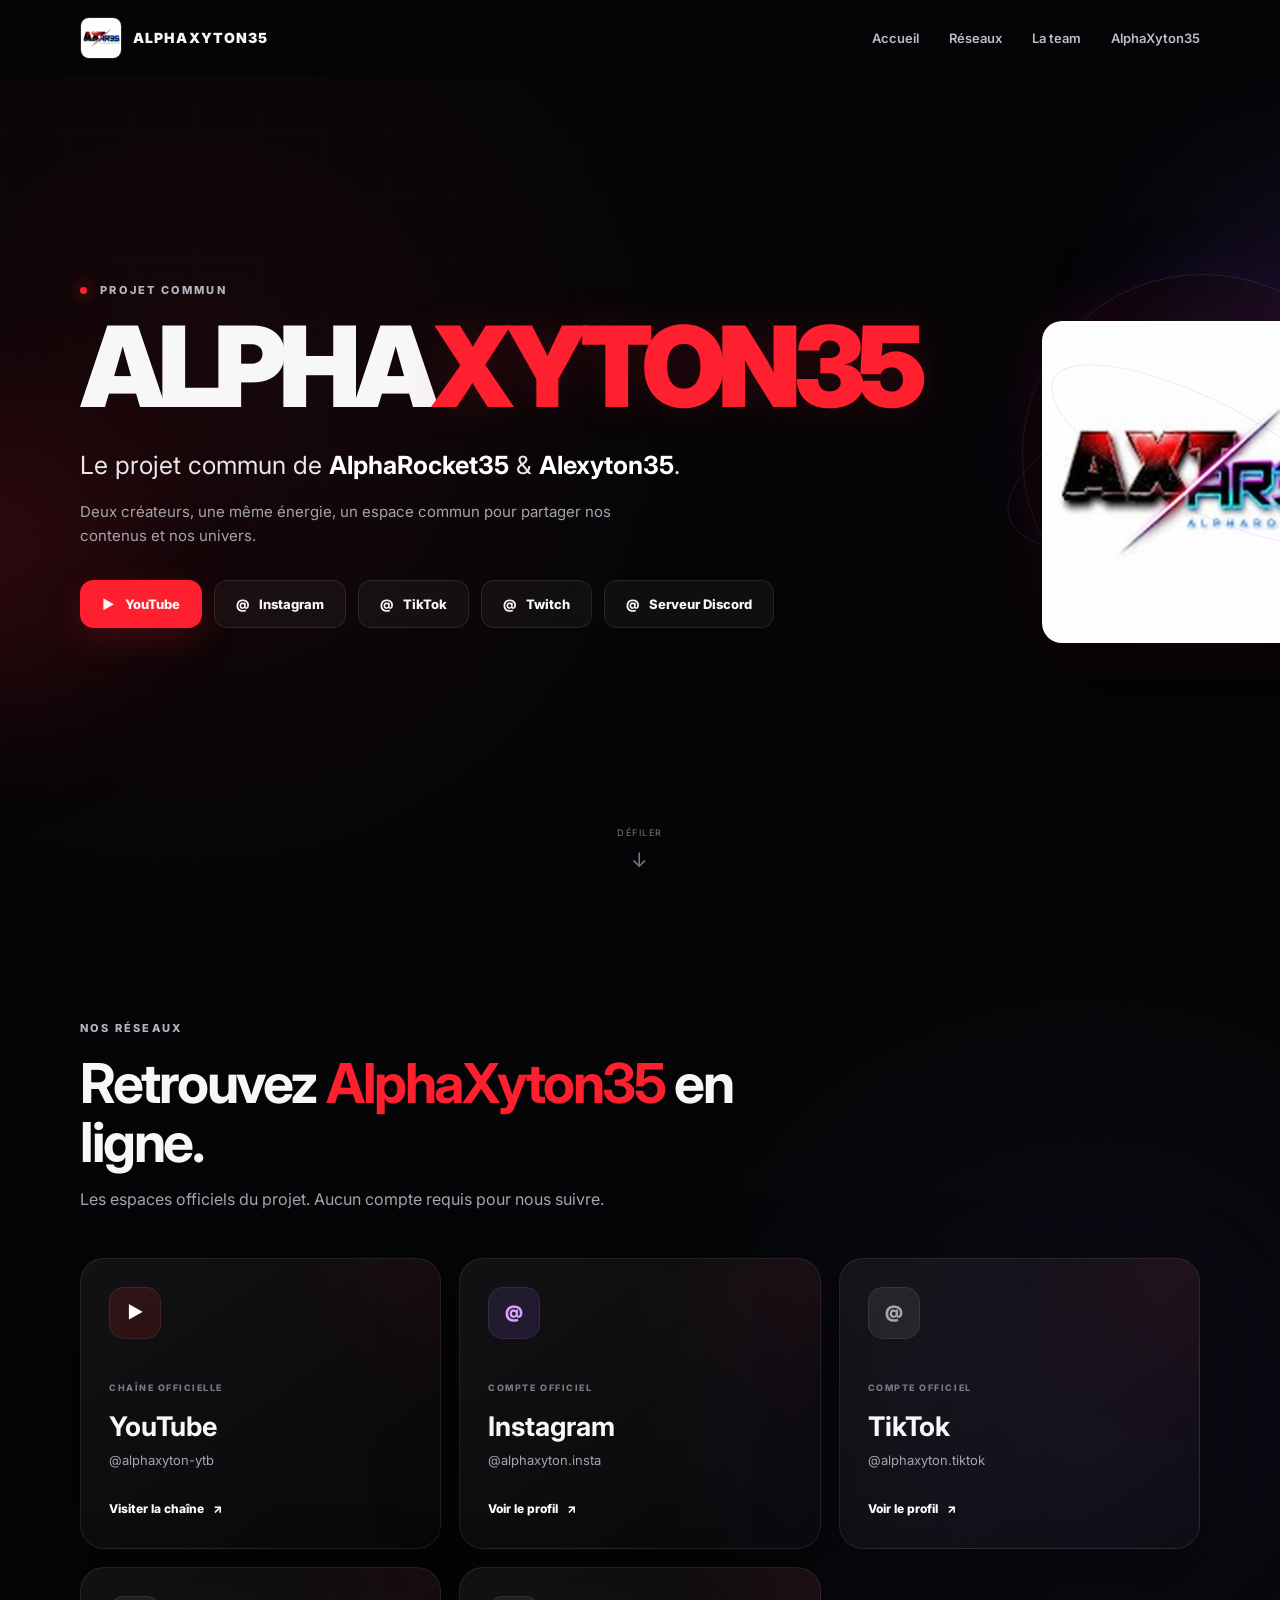
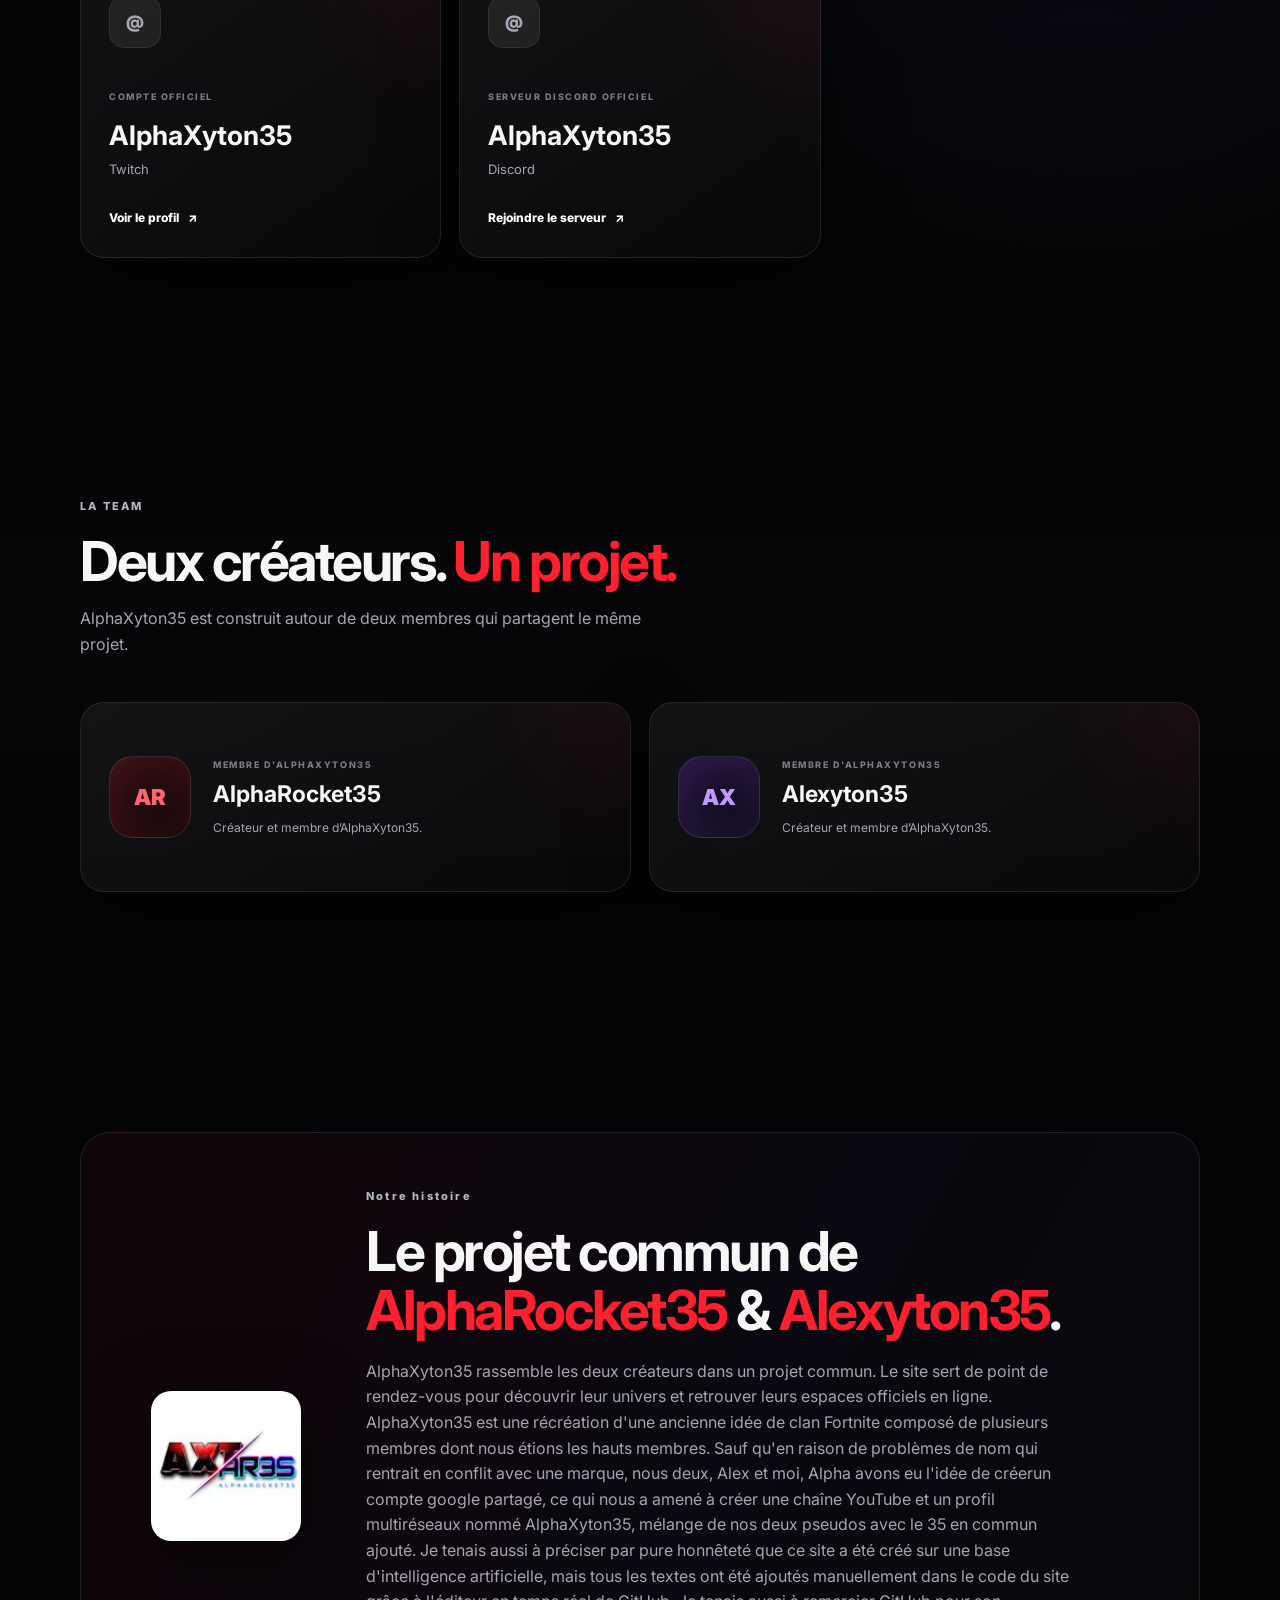
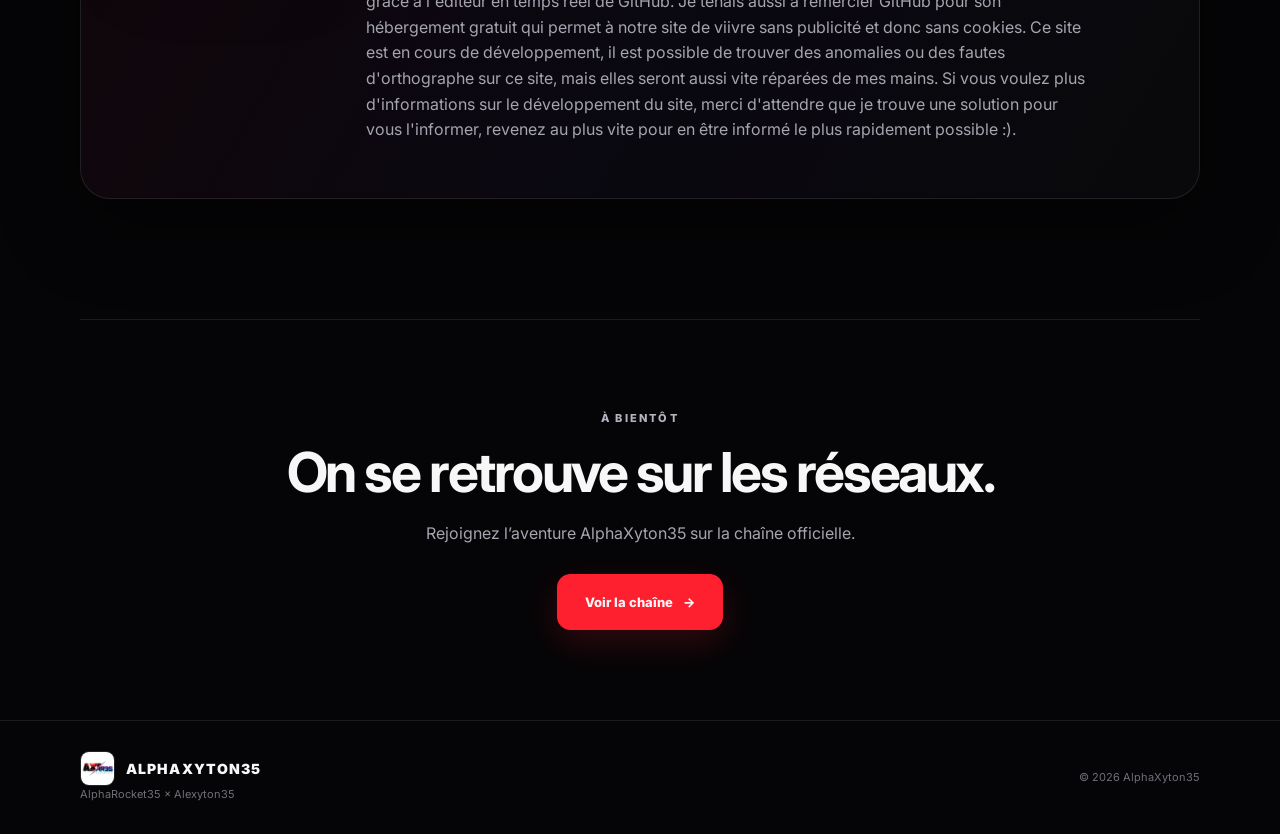
==== commit 7217501a: "Fix typo and update project description in index.html Corrected a typo in the text and added informa" ====
--- a/index.html
+++ b/index.html
@@ -173,12 +173,19 @@
         <div class="project-panel reveal">
           <div class="project-mark"><img src="assets/logo.jpg" alt="" aria-hidden="true"></div>
           <div>
-            <p class="eyebrow">Notre histoir</p>
+            <p class="eyebrow">Notre histoire</p>
             <h2>Le projet commun de <span>AlphaRocket35</span> &amp; <span>Alexyton35</span>.</h2>
             <p>AlphaXyton35 rassemble les deux créateurs dans un projet commun. Le site sert de point de rendez-vous pour découvrir leur univers et retrouver leurs espaces officiels en ligne.
             AlphaXyton35 est une récréation d'une ancienne idée de clan Fortnite composé de plusieurs membres dont nous étions les hauts membres.
             Sauf qu'en raison de problèmes de nom qui rentrait en conflit avec une marque, nous deux, Alex et moi, Alpha avons eu l'idée de créerun compte google partagé,
             ce qui nous a amené à créer une chaîne YouTube et un profil multiréseaux nommé AlphaXyton35, mélange de nos deux pseudos avec le 35 en commun ajouté.
+            Je tenais aussi à préciser par pure honnêteté que ce site a été créé sur une base d'intelligence artificielle,
+            mais tous les textes ont été ajoutés manuellement dans le code du site grâce à l'éditeur en temps réel de GitHub.
+            Je tenais aussi à remercier GitHub pour son hébergement gratuit qui permet à notre site de viivre sans publicité et donc sans cookies.
+            Ce site est en cours de développement, il est possible de trouver des anomalies ou des fautes d'orthographe sur ce site, mais elles seront
+            aussi vite réparées de mes mains.
+            Si vous voulez plus d'informations sur le développement du site, merci d'attendre que je trouve une solution pour vous l'informer,
+            revenez au plus vite pour en être informé le plus rapidement possible :).
             </p>
           </div>
         </div>
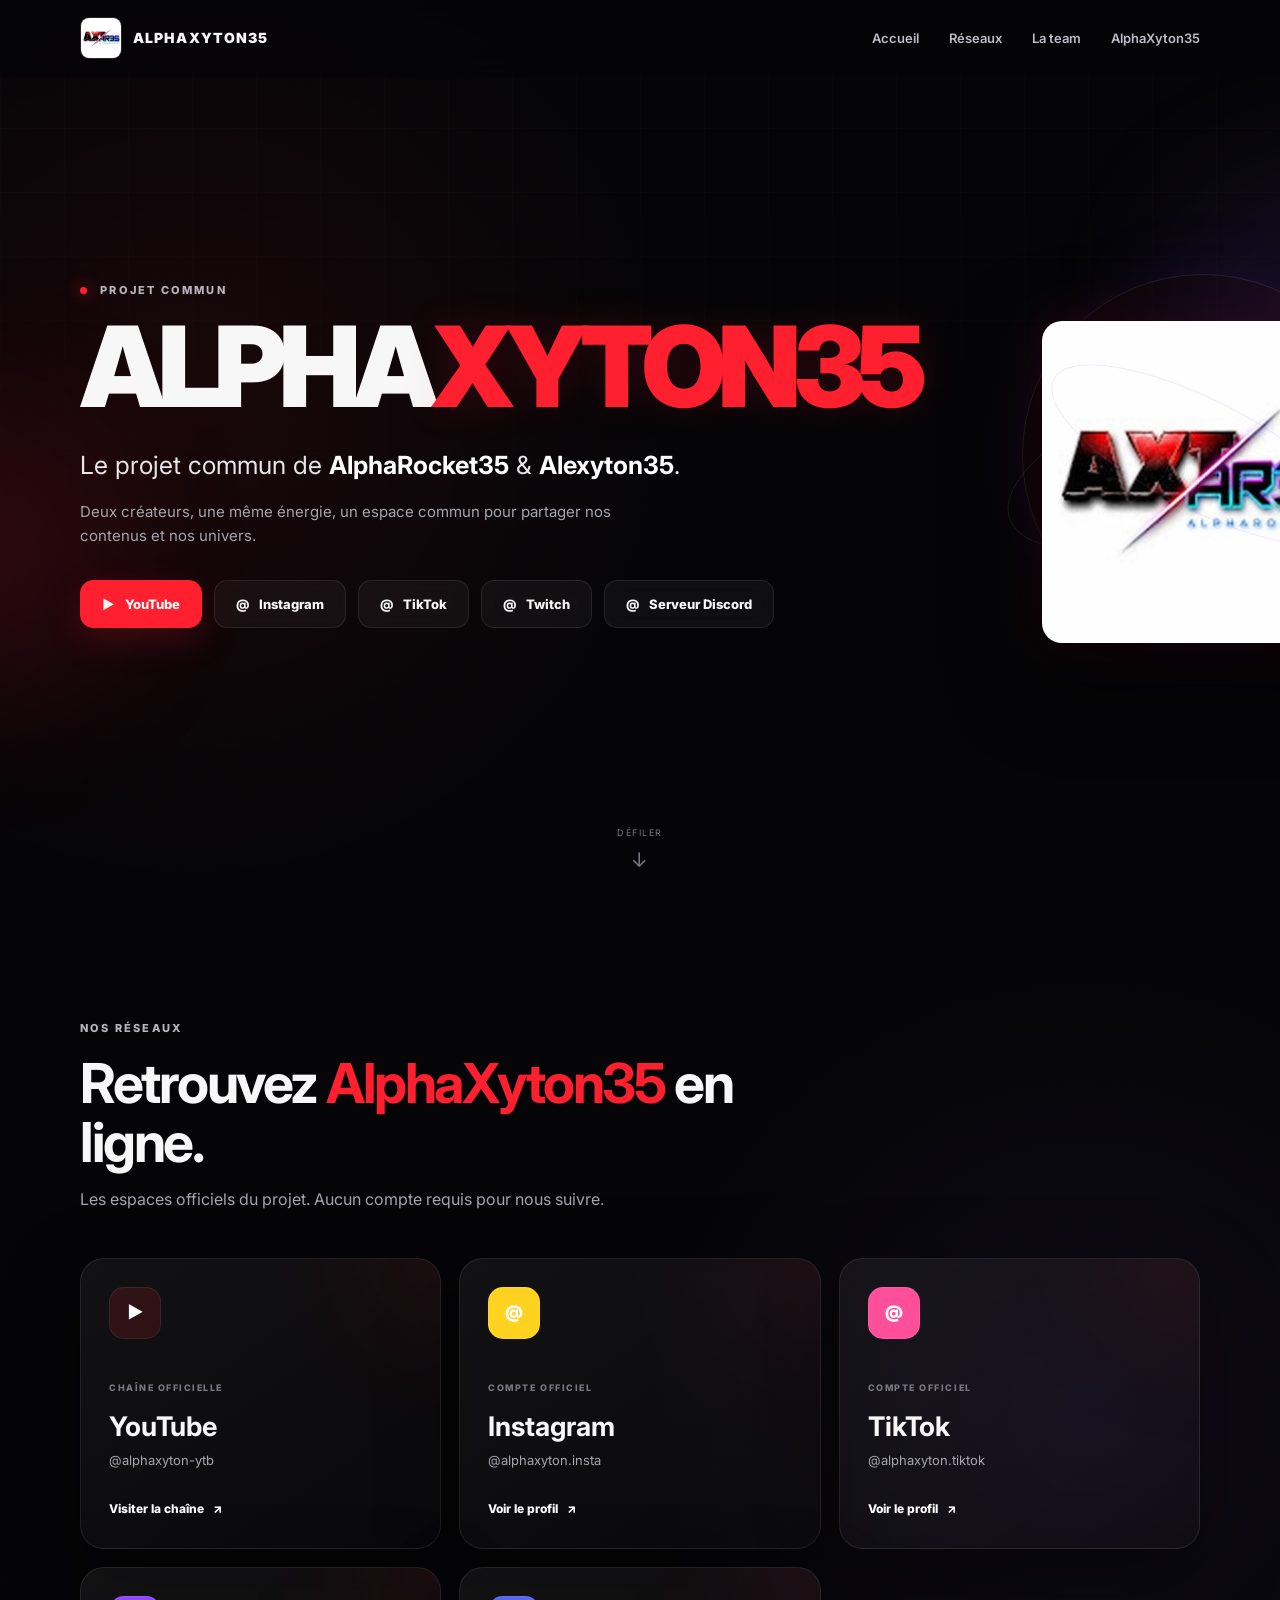
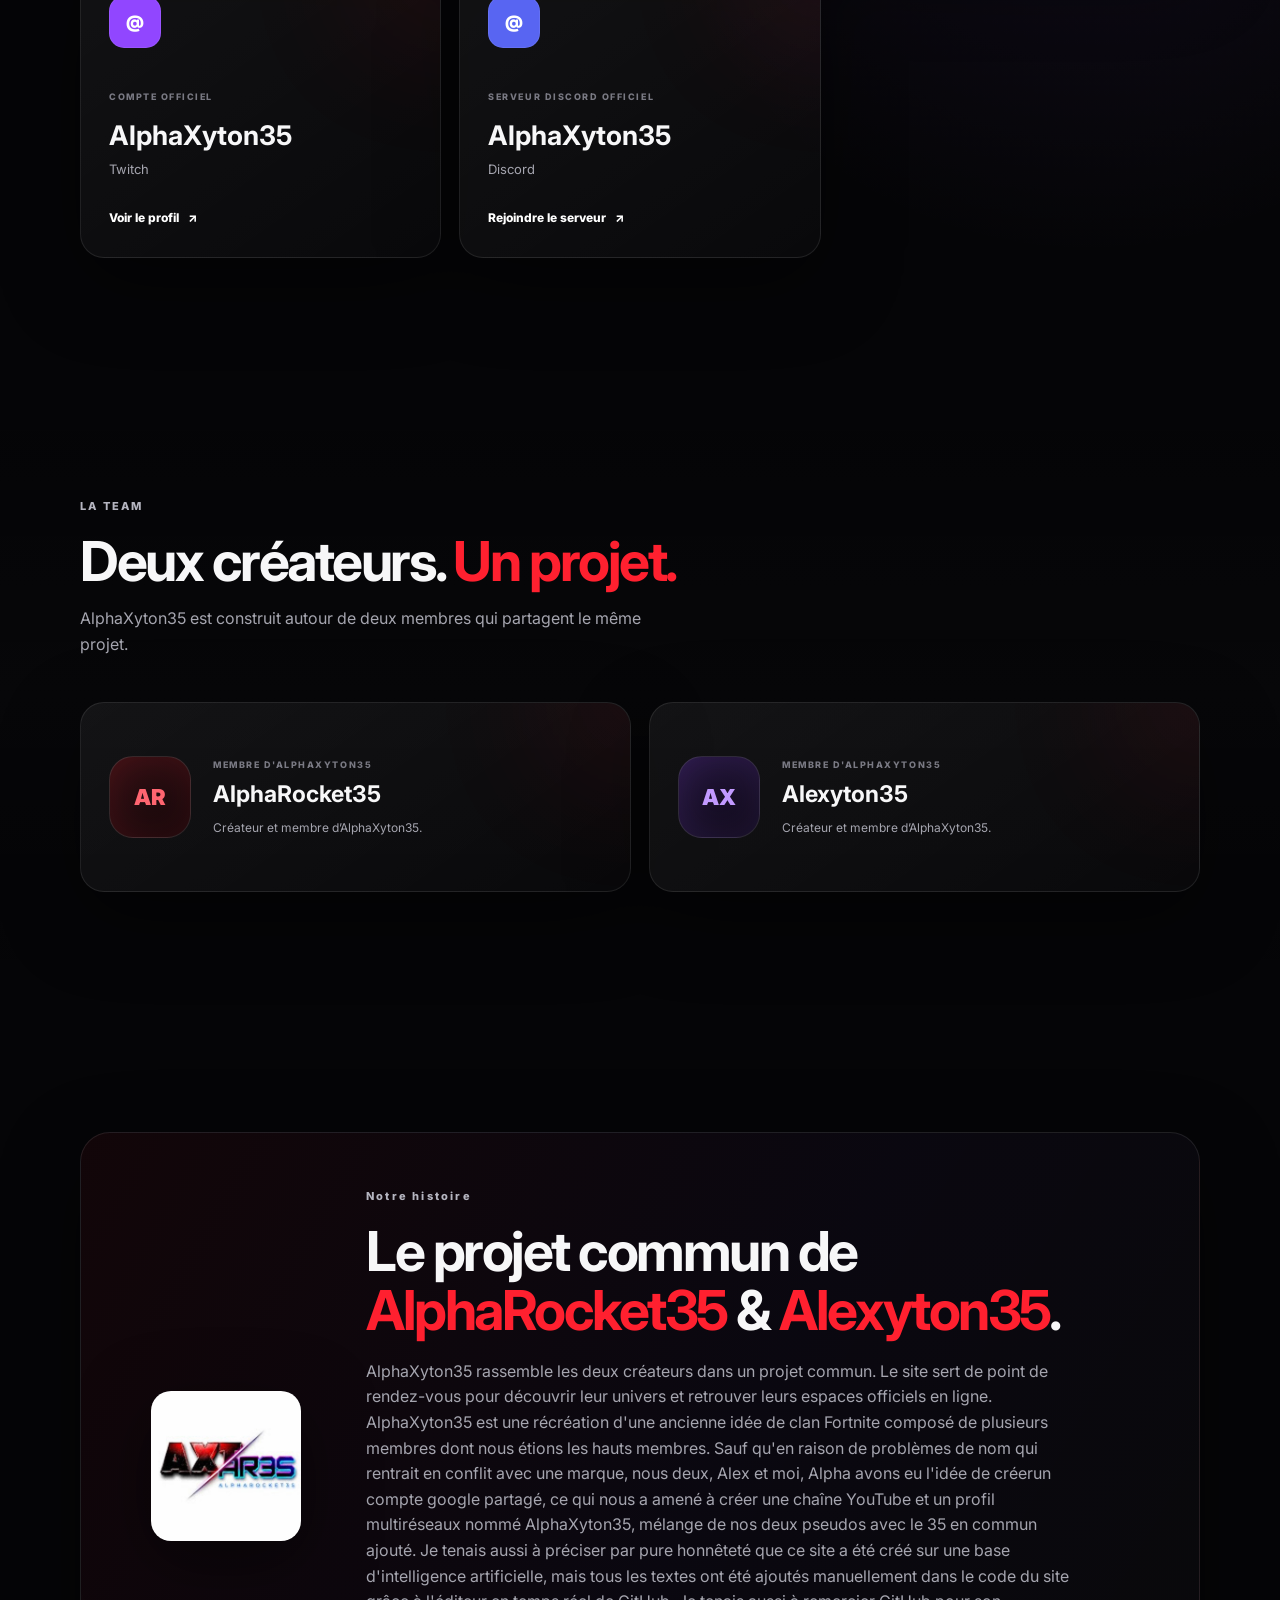
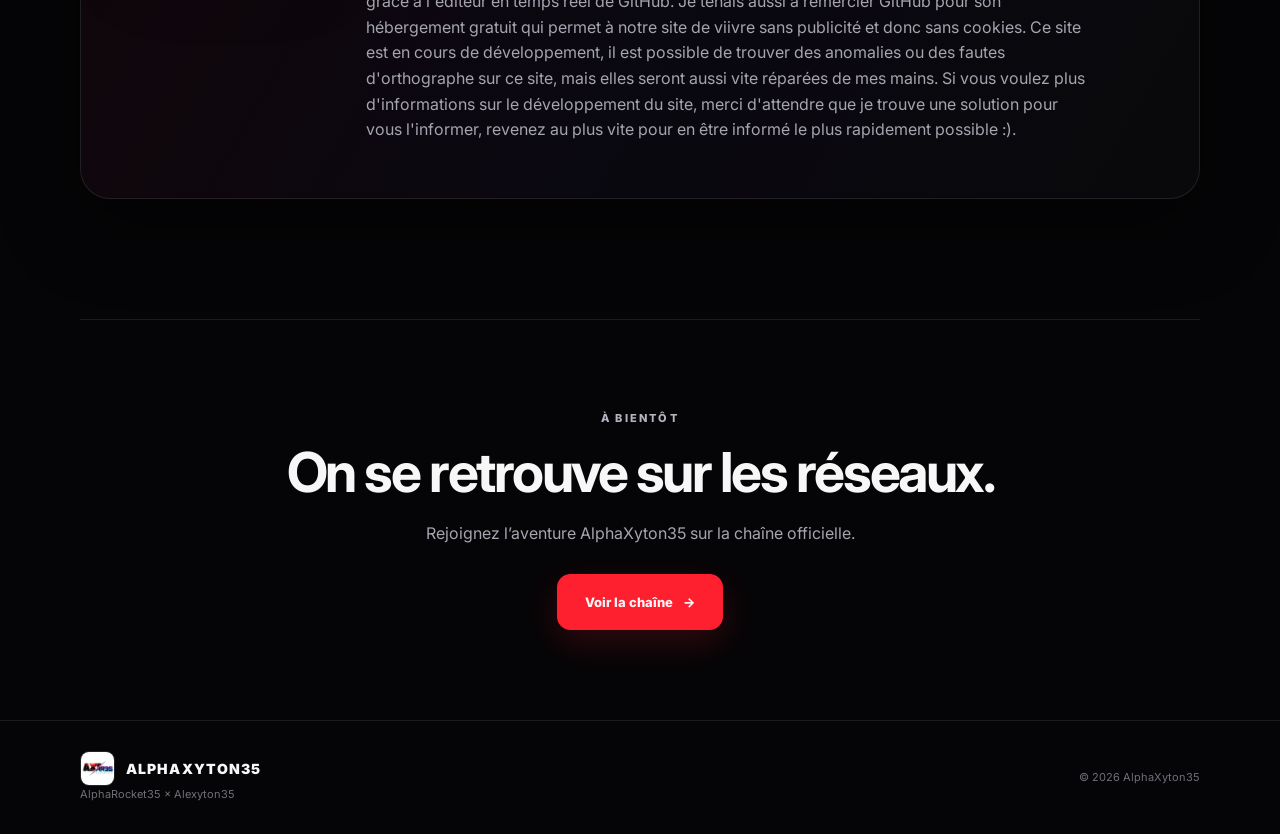
==== commit 8fe3840c: "Update social media icons in index.html" ====
--- a/index.html
+++ b/index.html
@@ -107,7 +107,7 @@
           </article>
 
           <article class="network-card reveal">
-            <div class="card-icon plus-icon">@</div>
+            <div class="card-icon tiktok-icon">@</div>
             <div class="card-content">
               <span class="card-label">COMPTE OFFICIEL</span>
               <h3>TikTok</h3>
@@ -117,7 +117,7 @@
           </article>
           
           <article class="network-card reveal">
-            <div class="card-icon plus-icon">@</div>
+            <div class="card-icon twitch-icon">@</div>
             <div class="card-content">
               <span class="card-label">COMPTE OFFICIEL</span>
               <h3>AlphaXyton35</h3>
@@ -126,7 +126,7 @@
             </div>
           </article>
           <article class="network-card reveal">
-            <div class="card-icon plus-icon">@</div>
+            <div class="card-icon discord-icon">@</div>
             <div class="card-content">
               <span class="card-label">SERVEUR DISCORD OFFICIEL</span>
               <h3>AlphaXyton35</h3>
--- a/style.css
+++ b/style.css
@@ -116,8 +116,25 @@
   background: rgba(255,255,255,.07); border: 1px solid rgba(255,255,255,.08);
 }
 .youtube-icon { color: #fff; background: rgba(255,32,47,.13); }
-.instagram-icon { color: #d9a2ff; background: rgba(155,92,255,.12); }
-.plus-icon { color: #a6a6b0; }
+.instagram-icon {
+  color: #fff;
+  background: #FFD21F;
+}
+
+.tiktok-icon {
+  color: #fff;
+  background: #FF4F9A;
+}
+
+.twitch-icon {
+  color: #fff;
+  background: #9146FF;
+}
+
+.discord-icon {
+  color: #fff;
+  background: #5865F2;
+}
 .card-label, .person-role { color: #797983; font-size: 9px; font-weight: 800; letter-spacing: .17em; }
 .card-content h3 { margin-top: 6px; font-size: 27px; }
 .card-content p { color: var(--muted); font-size: 13px; margin-top: 2px; }
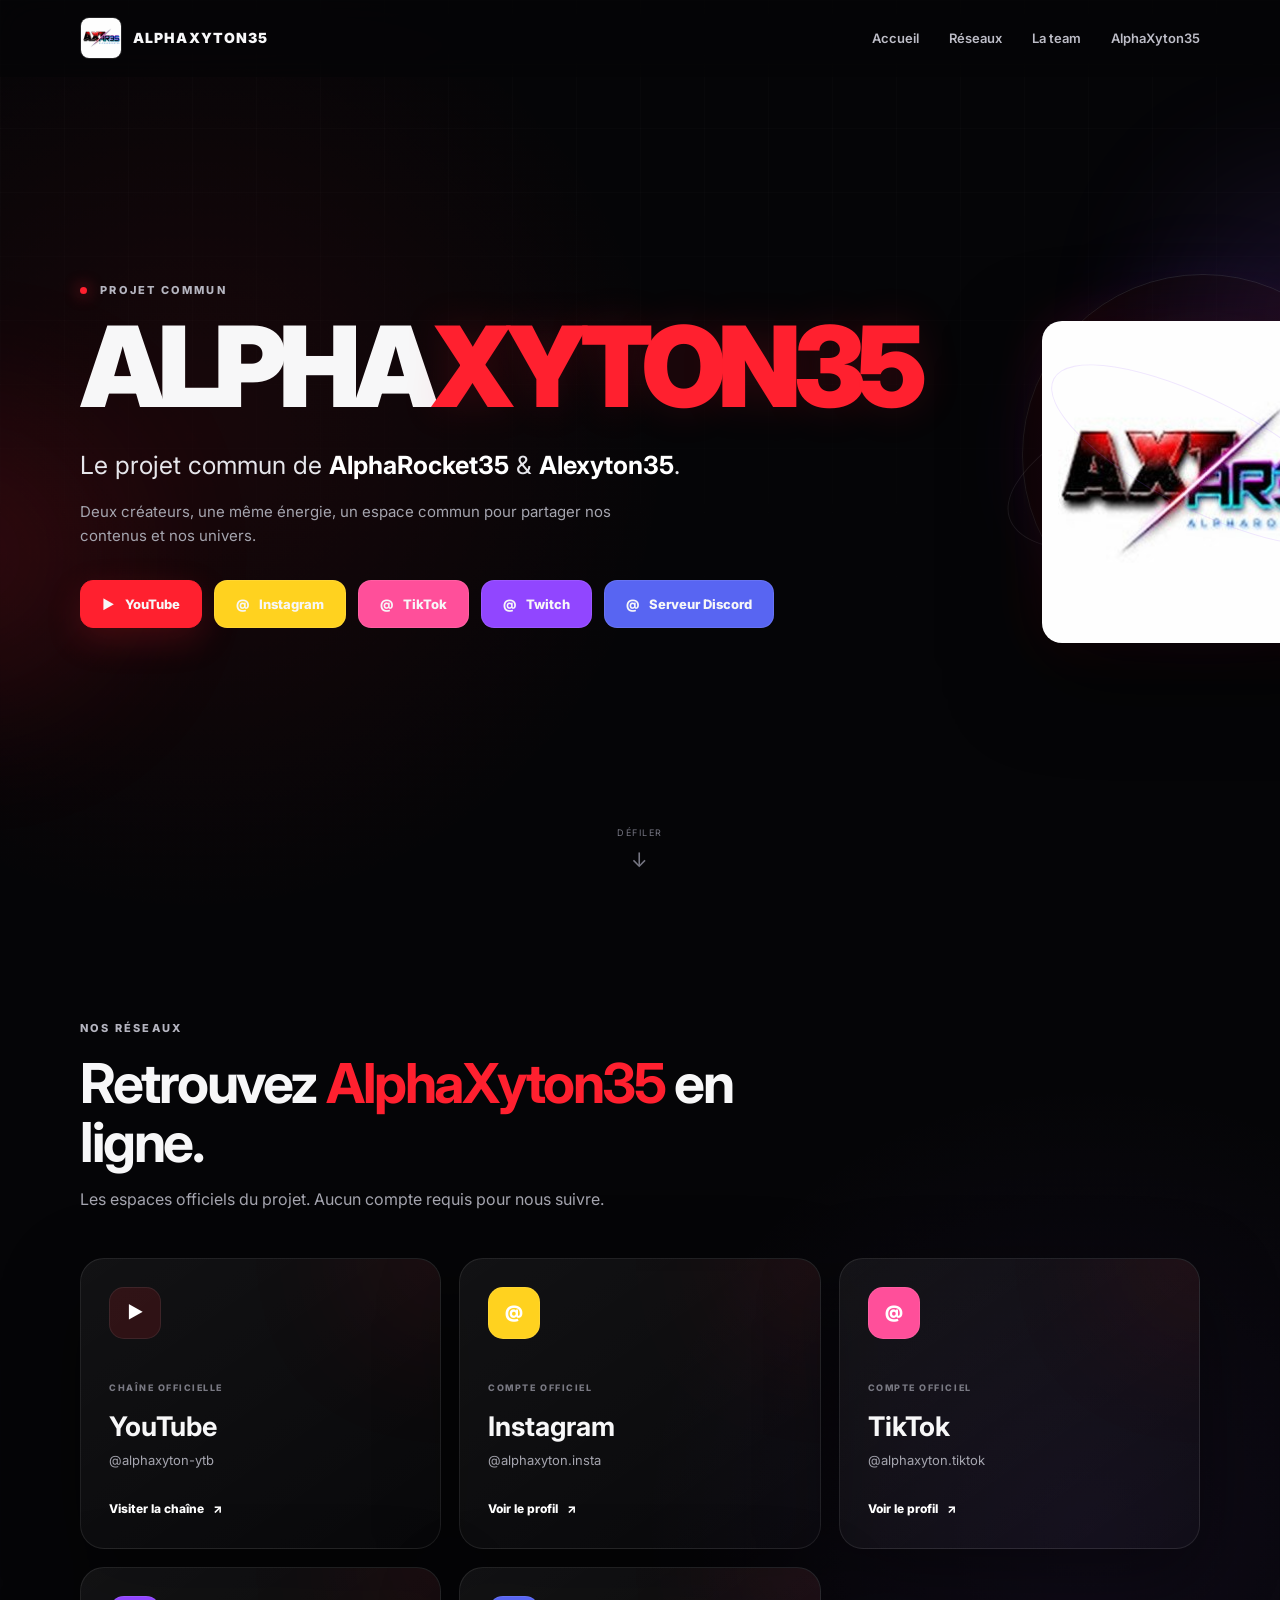
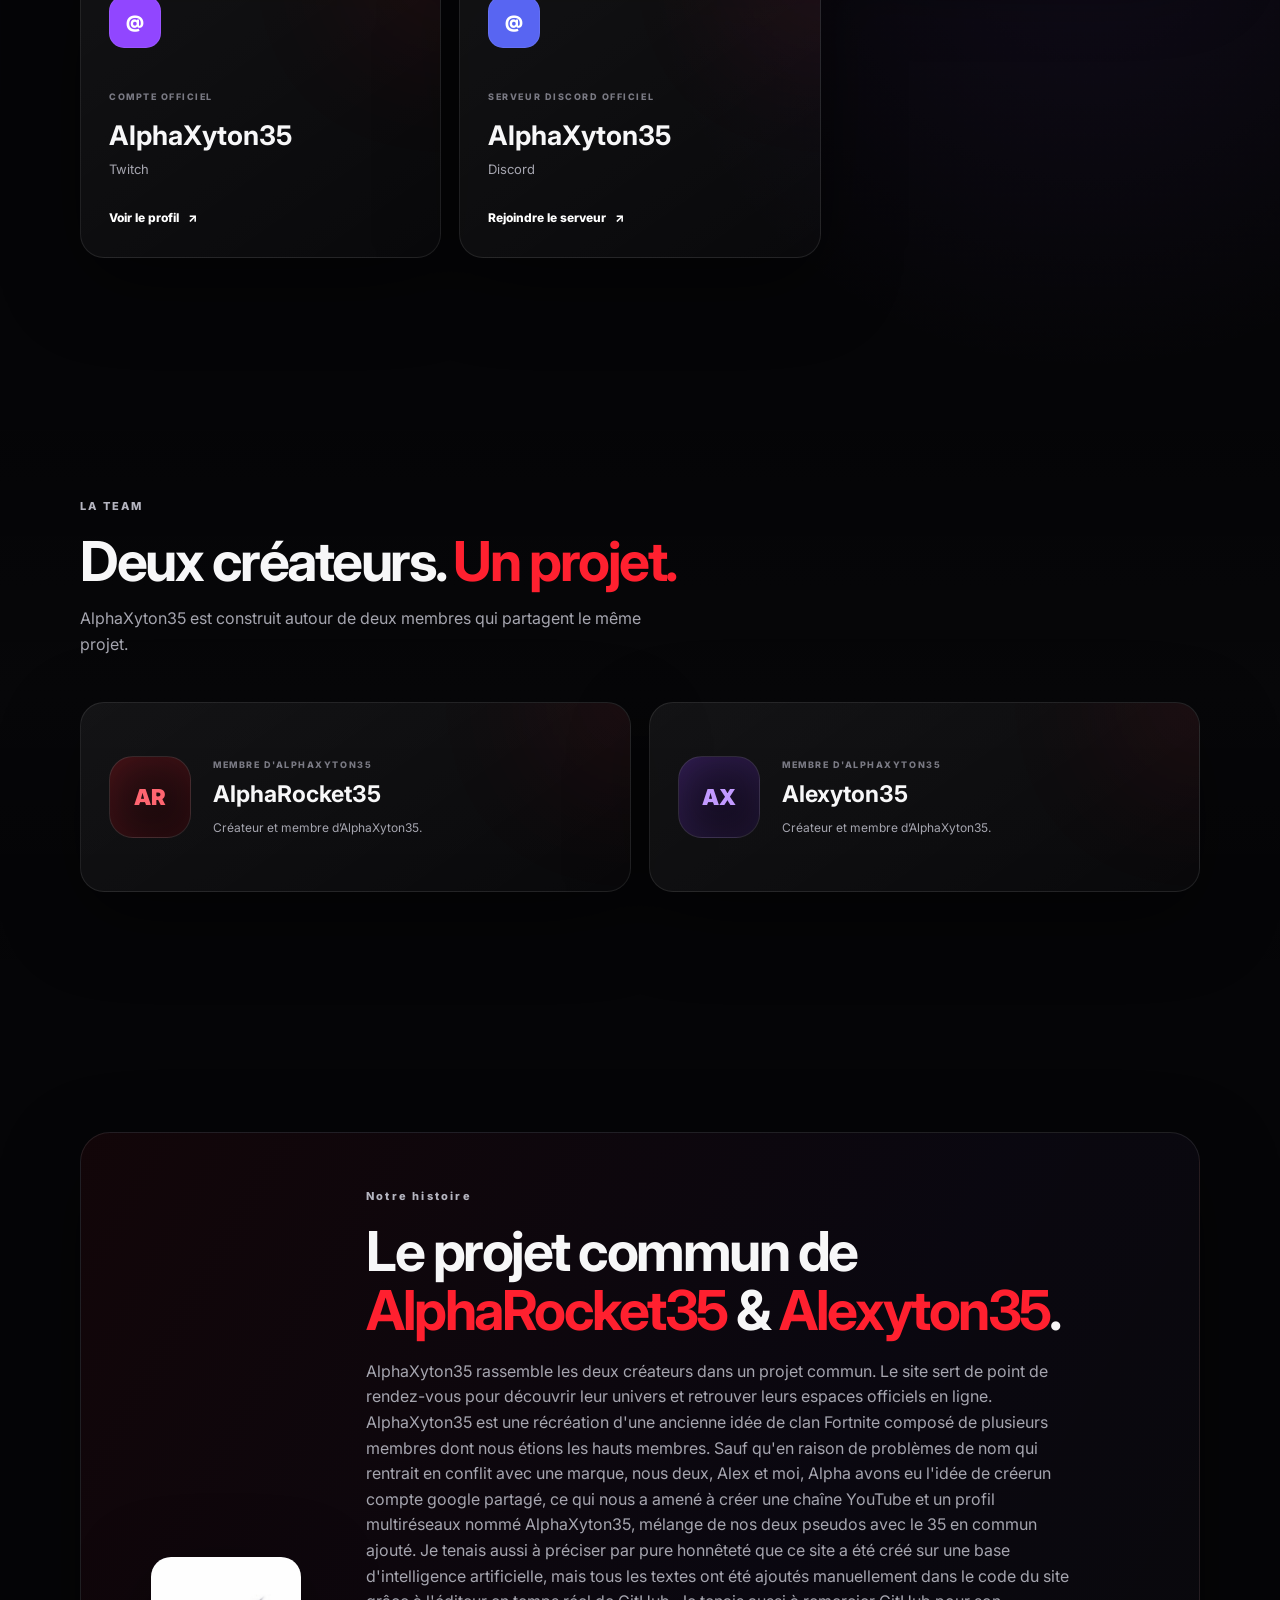
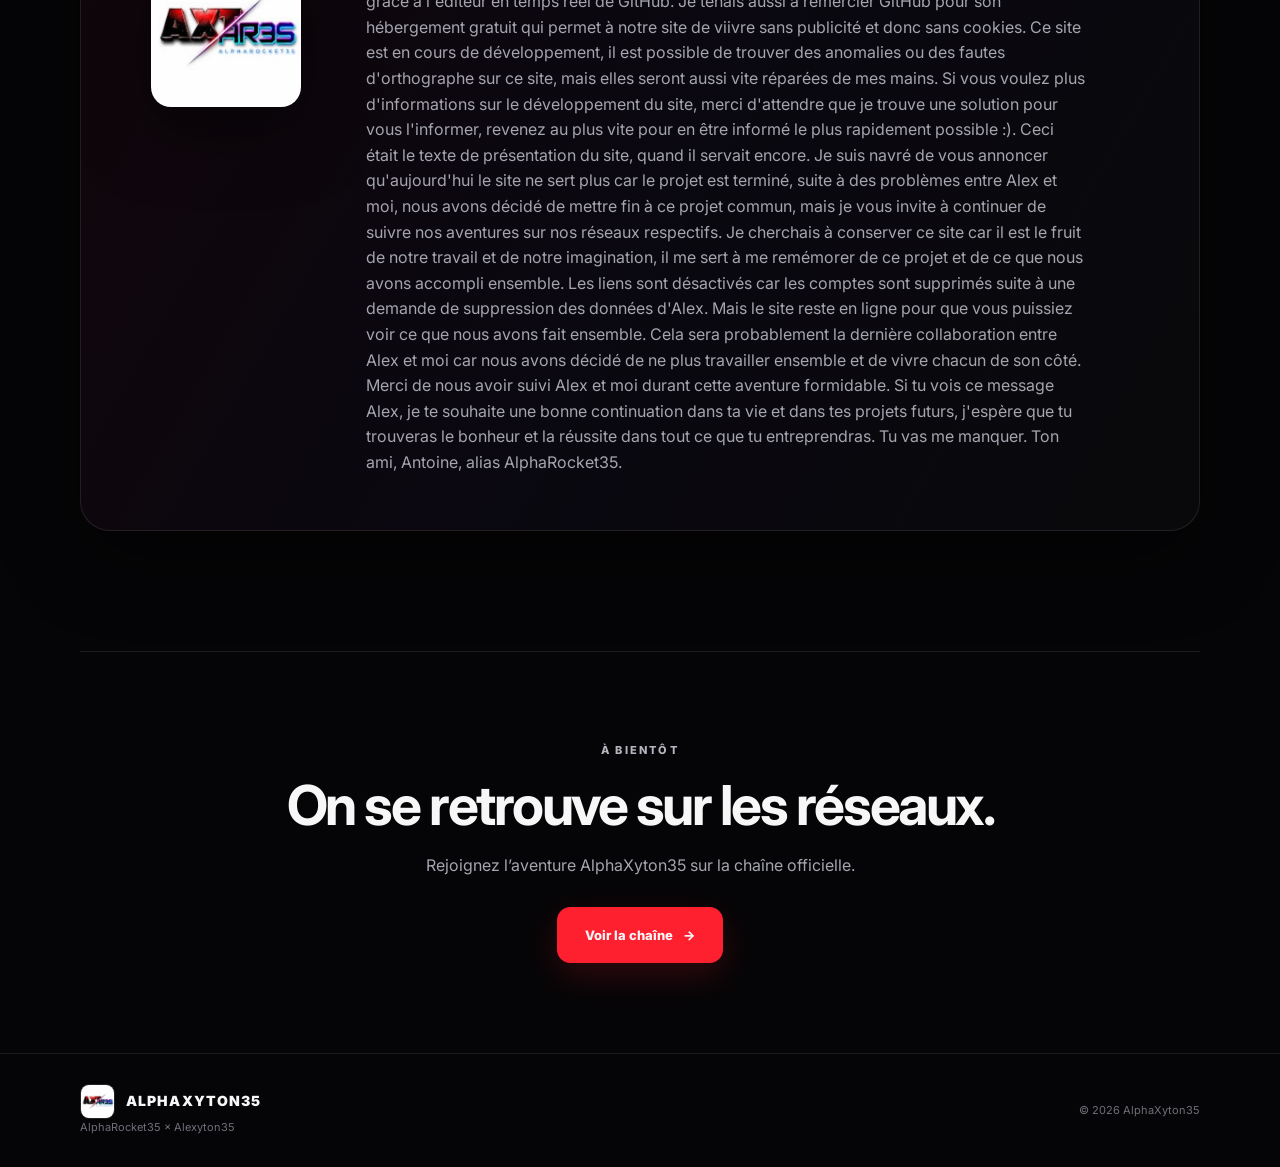
==== commit c39e6cc6: "Update index.html" ====
--- a/index.html
+++ b/index.html
@@ -45,19 +45,19 @@
           <p class="hero-text">Deux créateurs, une même énergie, un espace commun pour partager nos contenus et nos univers.</p>
 
           <div class="hero-actions">
-            <a class="btn btn-primary" href="https://youtube.com/@alphaxyton-ytb?si=w0OtQsVtvfCfZ52r" target="_blank" rel="noopener noreferrer">
+            <a class="btn btn-primary youtube-btn" href="https://alpharocket35.github.io/404_ax/" target="_blank" rel="noopener noreferrer">
               <span class="icon">▶</span> YouTube
             </a>
-            <a class="btn btn-secondary" href="https://www.instagram.com/alphaxyton.insta/" target="_blank" rel="noopener noreferrer">
+            <a class="btn btn-secondary instagram-btn" href="https://alpharocket35.github.io/404_ax/" target="_blank" rel="noopener noreferrer">
               <span class="icon">@</span> Instagram
             </a>
-            <a class="btn btn-secondary" href="https://www.tiktok.com/@alphaxyton.tiktok?is_from_webapp=1&sender_device=pc" target="_blank" rel="noopener noreferrer">
+            <a class="btn btn-secondary tiktok-btn" href="https://alpharocket35.github.io/404_ax/" target="_blank" rel="noopener noreferrer">
               <span class="icon">@</span> TikTok
             </a>
-            <a class="btn btn-secondary" href="https://www.twitch.tv/alphaxyton35" target="_blank" rel="noopener noreferrer">
+            <a class="btn btn-secondary twitch-btn" href="https://alpharocket35.github.io/404_ax/" target="_blank" rel="noopener noreferrer">
               <span class="icon">@</span> Twitch
             </a>
-            <a class="btn btn-secondary" href="https://discord.gg/PE3pWhUhMb" target="_blank" rel="noopener noreferrer">
+            <a class="btn btn-secondary discord-btn" href="https://alpharocket35.github.io/404_ax/" target="_blank" rel="noopener noreferrer">
               <span class="icon">@</span> Serveur Discord
             </a>
           </div>
@@ -92,7 +92,7 @@
               <span class="card-label">CHAÎNE OFFICIELLE</span>
               <h3>YouTube</h3>
               <p>@alphaxyton-ytb</p>
-              <a class="card-link" href="https://youtube.com/@alphaxyton-ytb?si=w0OtQsVtvfCfZ52r" target="_blank" rel="noopener noreferrer">Visiter la chaîne <span>↗</span></a>
+              <a class="card-link" href="https://alpharocket35.github.io/404_ax/" target="_blank" rel="noopener noreferrer">Visiter la chaîne <span>↗</span></a>
             </div>
           </article>
 
@@ -102,7 +102,7 @@
               <span class="card-label">COMPTE OFFICIEL</span>
               <h3>Instagram</h3>
               <p>@alphaxyton.insta</p>
-              <a class="card-link" href="https://www.instagram.com/alphaxyton.insta/" target="_blank" rel="noopener noreferrer">Voir le profil <span>↗</span></a>
+              <a class="card-link" href="https://alpharocket35.github.io/404_ax/" target="_blank" rel="noopener noreferrer">Voir le profil <span>↗</span></a>
             </div>
           </article>
 
@@ -112,7 +112,7 @@
               <span class="card-label">COMPTE OFFICIEL</span>
               <h3>TikTok</h3>
               <p>@alphaxyton.tiktok</p>
-              <a class="card-link" href="https://www.tiktok.com/@alphaxyton.tiktok?is_from_webapp=1&sender_device=pc" target="_blank" rel="noopener noreferrer">Voir le profil <span>↗</span></a>
+              <a class="card-link" href="https://alpharocket35.github.io/404_ax/" target="_blank" rel="noopener noreferrer">Voir le profil <span>↗</span></a>
             </div>
           </article>
           
@@ -122,7 +122,7 @@
               <span class="card-label">COMPTE OFFICIEL</span>
               <h3>AlphaXyton35</h3>
               <p>Twitch</p>
-              <a class="card-link" href="https://www.twitch.tv/alphaxyton35" target="_blank" rel="noopener noreferrer">Voir le profil <span>↗</span></a>
+              <a class="card-link" href="https://alpharocket35.github.io/404_ax/" target="_blank" rel="noopener noreferrer">Voir le profil <span>↗</span></a>
             </div>
           </article>
           <article class="network-card reveal">
@@ -131,7 +131,7 @@
               <span class="card-label">SERVEUR DISCORD OFFICIEL</span>
               <h3>AlphaXyton35</h3>
               <p>Discord</p>
-              <a class="card-link" href="https://discord.gg/PE3pWhUhMb" target="_blank" rel="noopener noreferrer">Rejoindre le serveur <span>↗</span></a>
+              <a class="card-link" href="https://alpharocket35.github.io/404_ax/" target="_blank" rel="noopener noreferrer">Rejoindre le serveur <span>↗</span></a>
             </div>
           </article>
         </div>
@@ -186,7 +186,24 @@
             aussi vite réparées de mes mains.
             Si vous voulez plus d'informations sur le développement du site, merci d'attendre que je trouve une solution pour vous l'informer,
             revenez au plus vite pour en être informé le plus rapidement possible :).
-            </p>
+
+            Ceci était le texte de présentation du site, quand il servait encore.
+            Je suis navré de vous annoncer qu'aujourd'hui le site ne sert plus car le projet est terminé, suite à des problèmes
+            entre Alex et moi, nous avons décidé de mettre fin à ce projet commun, mais je vous invite à continuer de suivre nos aventures sur nos réseaux respectifs.
+            Je cherchais à conserver ce site car il est le fruit de notre travail et de notre imagination, il me sert à me remémorer de ce projet et de ce que nous avons accompli ensemble.
+            Les liens sont désactivés car les comptes sont supprimés suite à une demande de suppression des données d'Alex.
+            Mais le site reste en ligne pour que vous puissiez voir ce que nous avons fait ensemble.
+            Cela sera probablement la dernière collaboration entre Alex et moi car nous avons décidé de ne plus travailler ensemble
+            et de vivre chacun de son côté.
+            Merci de nous avoir suivi Alex et moi durant cette aventure formidable.
+
+
+
+
+            Si tu vois ce message Alex, je te souhaite une bonne continuation dans ta vie et dans tes projets futurs, j'espère que tu trouveras le bonheur et la réussite dans tout ce que tu entreprendras.
+            Tu vas me manquer.
+
+            Ton ami, Antoine, alias AlphaRocket35.
           </div>
         </div>
       </div>
@@ -198,7 +215,7 @@
           <p class="eyebrow">À BIENTÔT</p>
           <h2>On se retrouve sur les réseaux.</h2>
           <p>Rejoignez l’aventure AlphaXyton35 sur la chaîne officielle.</p>
-          <a class="btn btn-primary btn-large" href="https://youtube.com/@alphaxyton-ytb?si=w0OtQsVtvfCfZ52r" target="_blank" rel="noopener noreferrer">
+          <a class="btn btn-primary btn-large" href="https://alpharocket35.github.io/404_ax/" target="_blank" rel="noopener noreferrer">
             Voir la chaîne <span>→</span>
           </a>
         </div>
--- a/style.css
+++ b/style.css
@@ -71,6 +71,10 @@
 .btn-primary:hover { background: #ff3543; box-shadow: 0 16px 45px rgba(255,32,47,.28); }
 .btn-secondary { background: rgba(255,255,255,.045); backdrop-filter: blur(10px); }
 .btn-secondary:hover { border-color: rgba(155,92,255,.55); box-shadow: 0 14px 35px rgba(155,92,255,.12); }
+.instagram-btn { background: #FFD21F; }
+.tiktok-btn { background: #FF4F9A; }
+.twitch-btn { background: #9146FF; }
+.discord-btn { background: #5865F2; }
 .icon { font-size: 13px; }
 
 .hero-visual { display: grid; place-items: center; position: relative; min-height: 440px; }
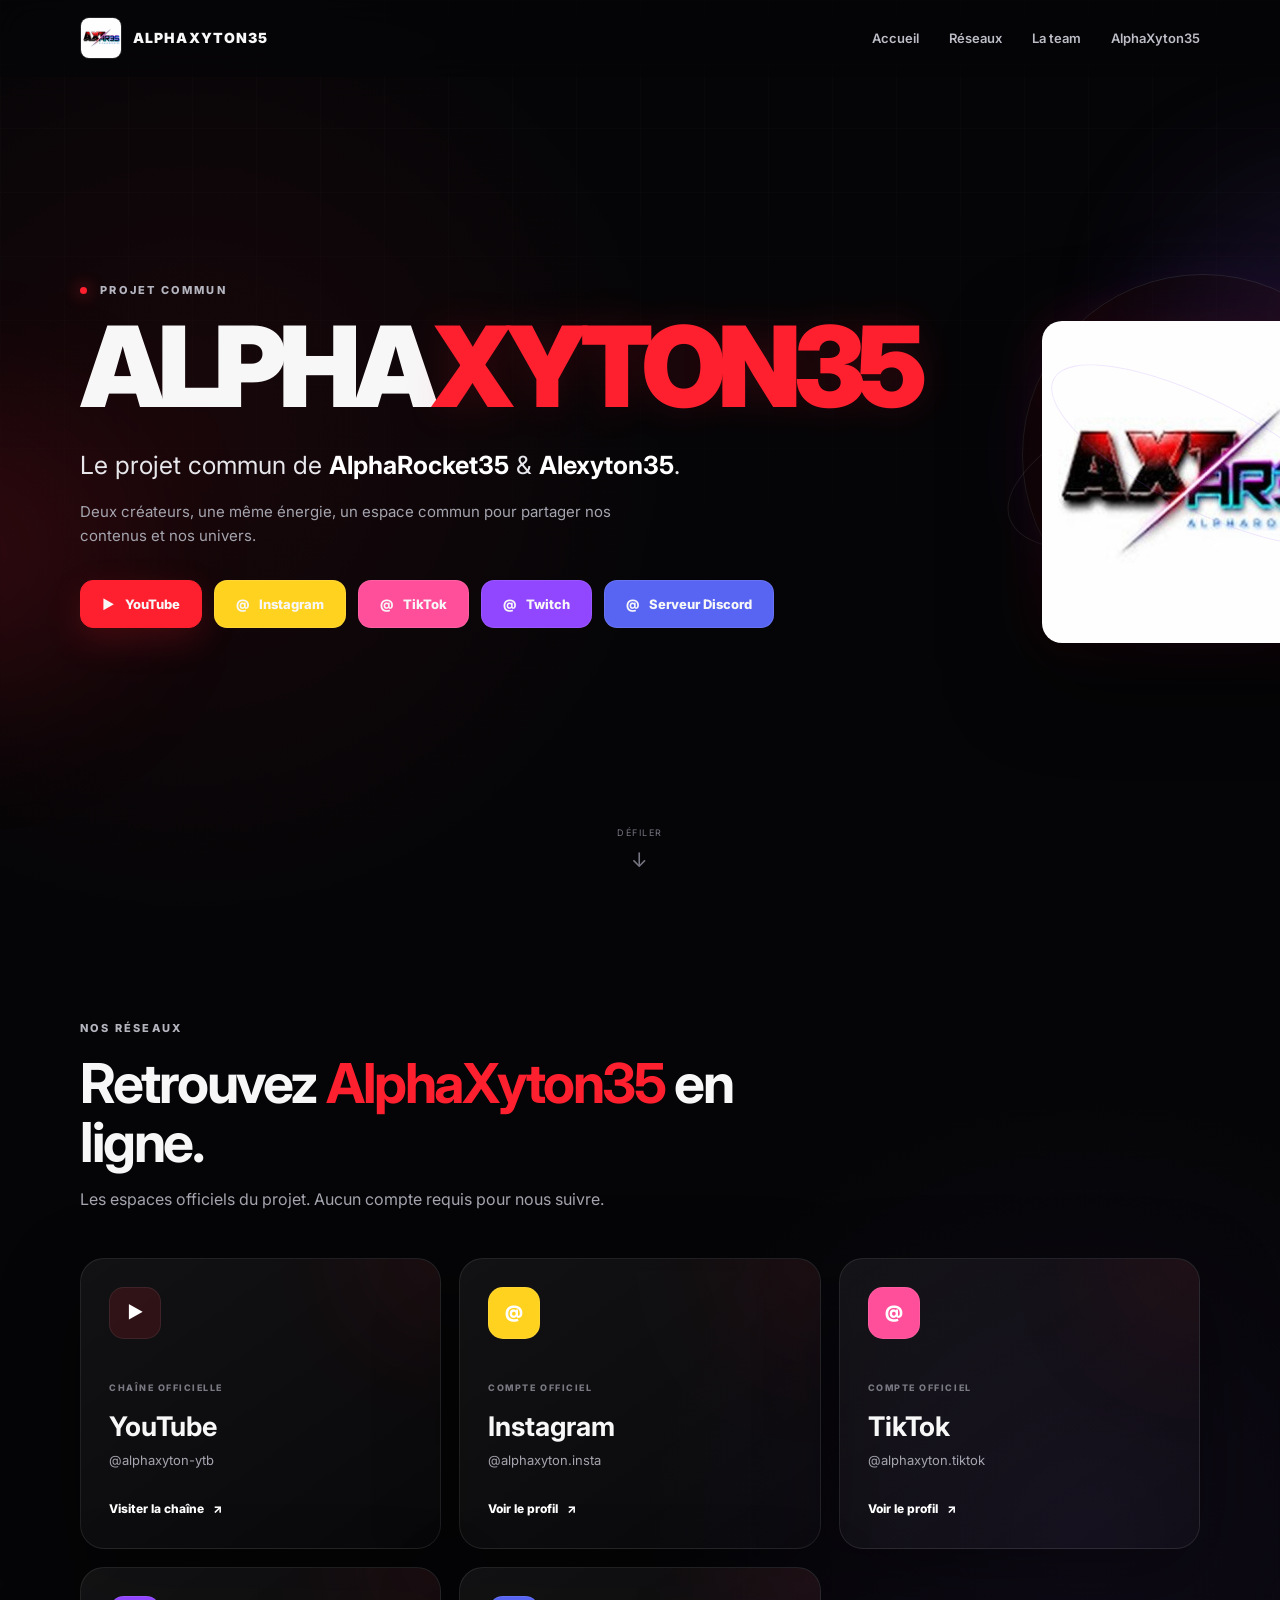
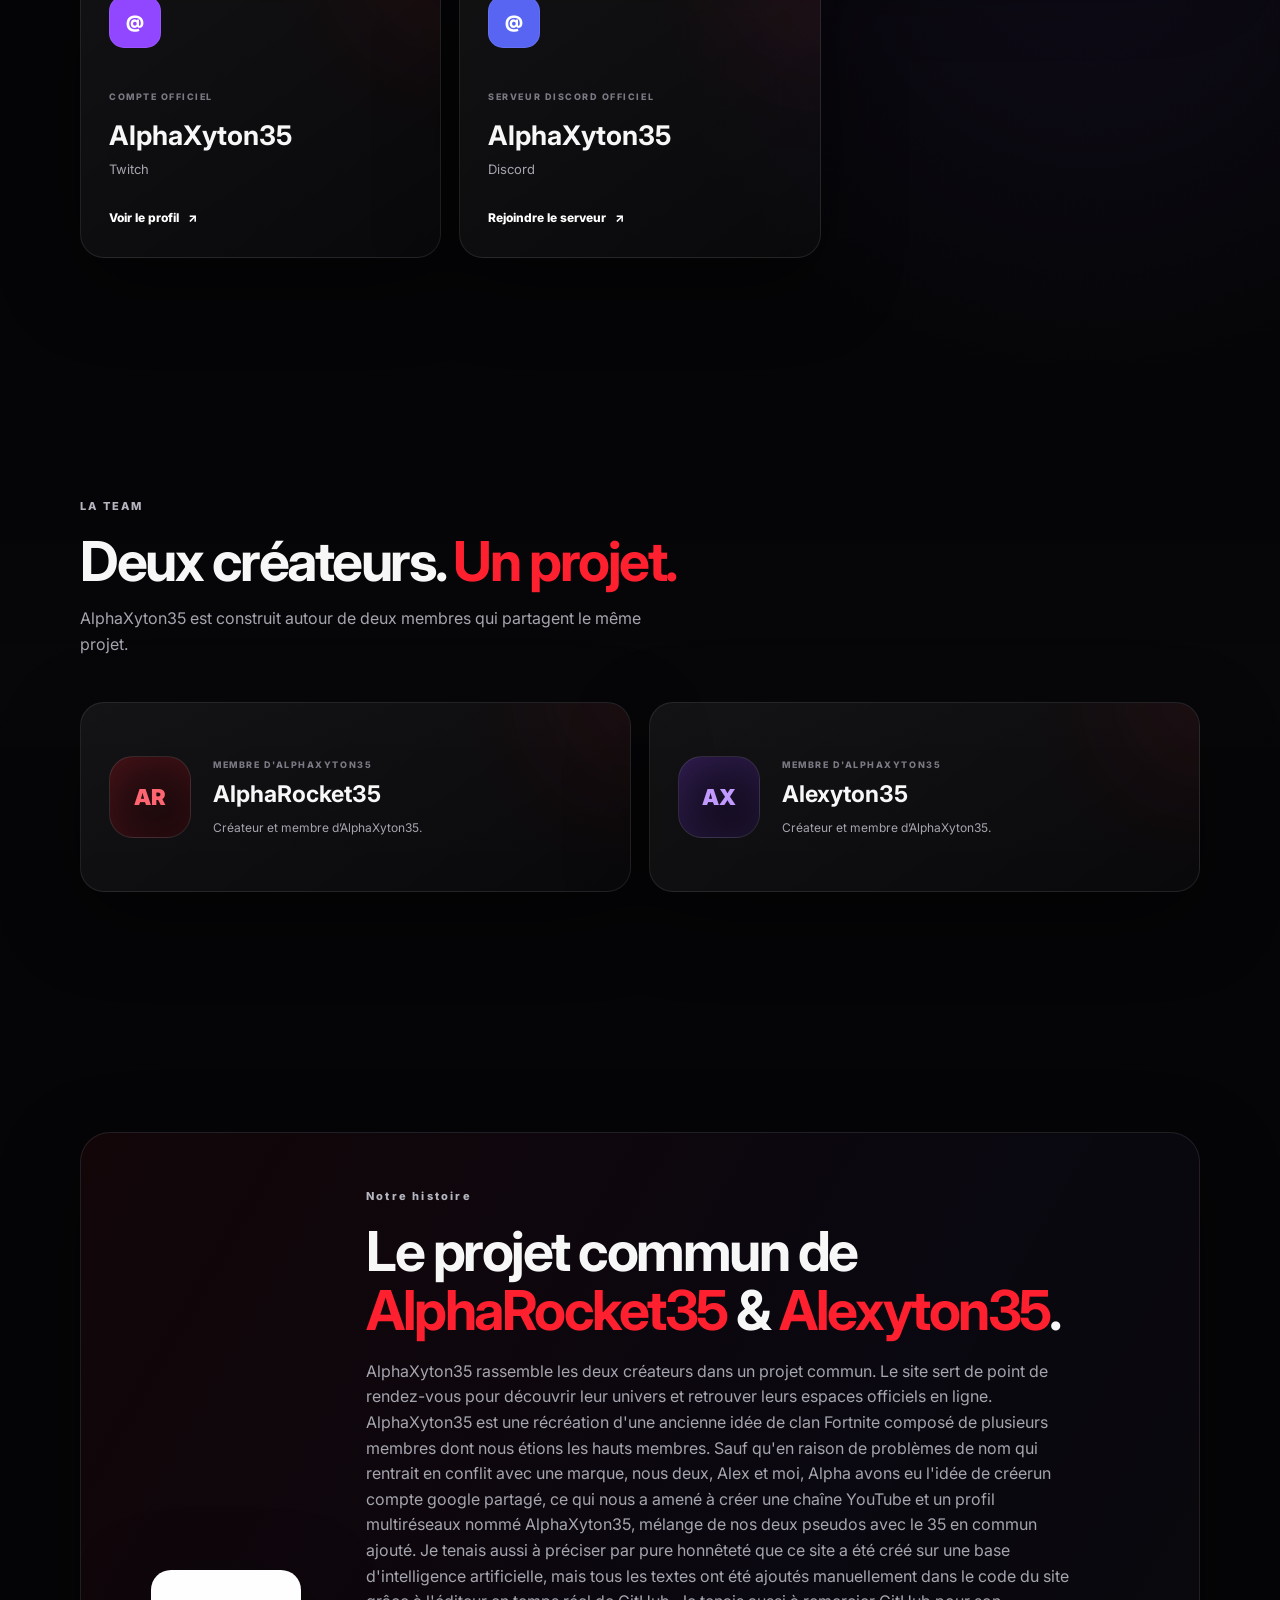
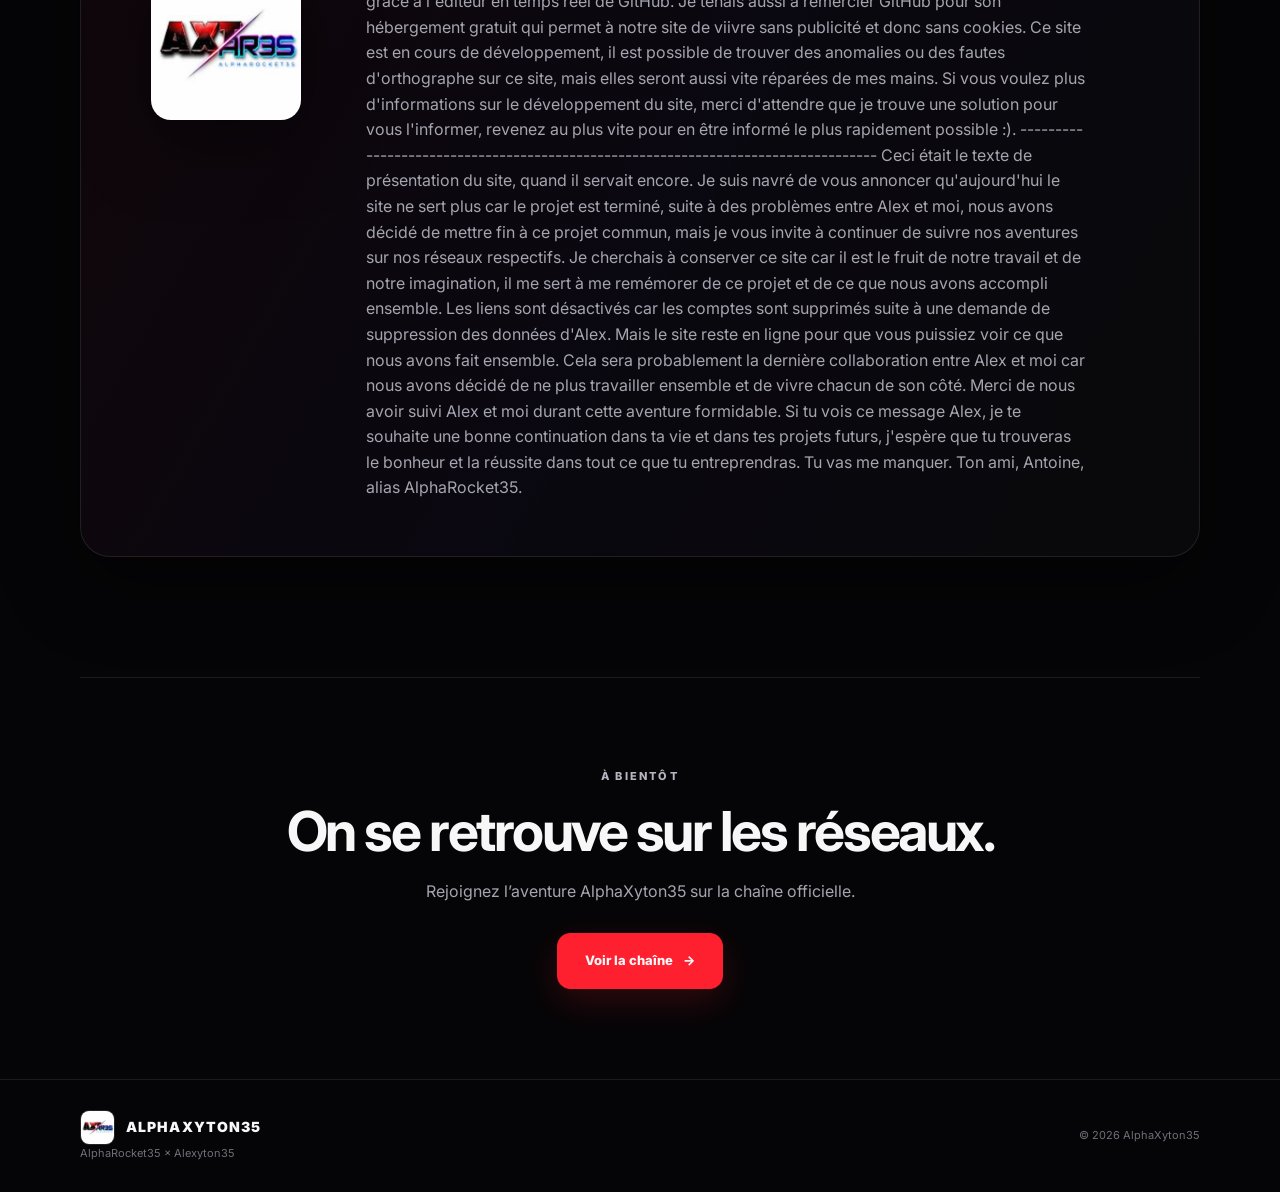
==== commit f249cddf: "Update index.html" ====
--- a/index.html
+++ b/index.html
@@ -186,6 +186,8 @@
             aussi vite réparées de mes mains.
             Si vous voulez plus d'informations sur le développement du site, merci d'attendre que je trouve une solution pour vous l'informer,
             revenez au plus vite pour en être informé le plus rapidement possible :).
+            ----------------------------------------------------------------------------------
+
 
             Ceci était le texte de présentation du site, quand il servait encore.
             Je suis navré de vous annoncer qu'aujourd'hui le site ne sert plus car le projet est terminé, suite à des problèmes
